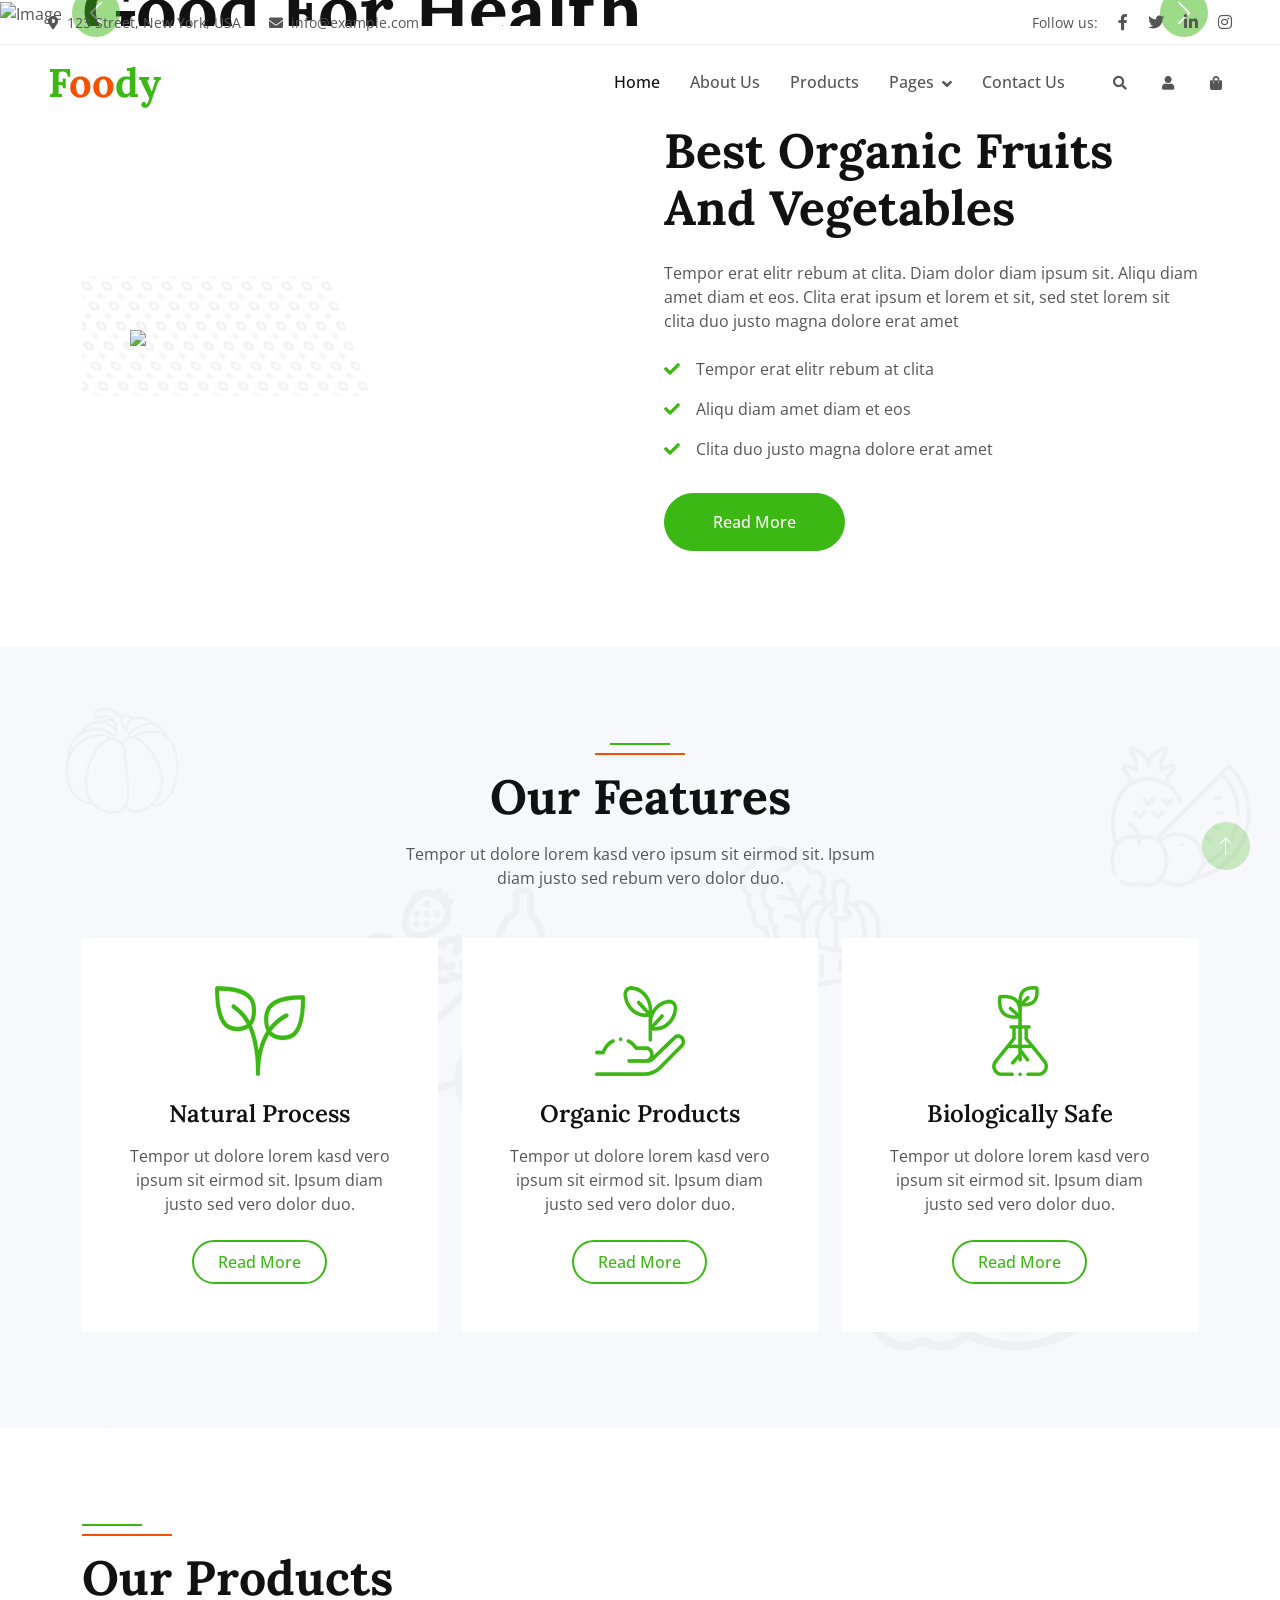
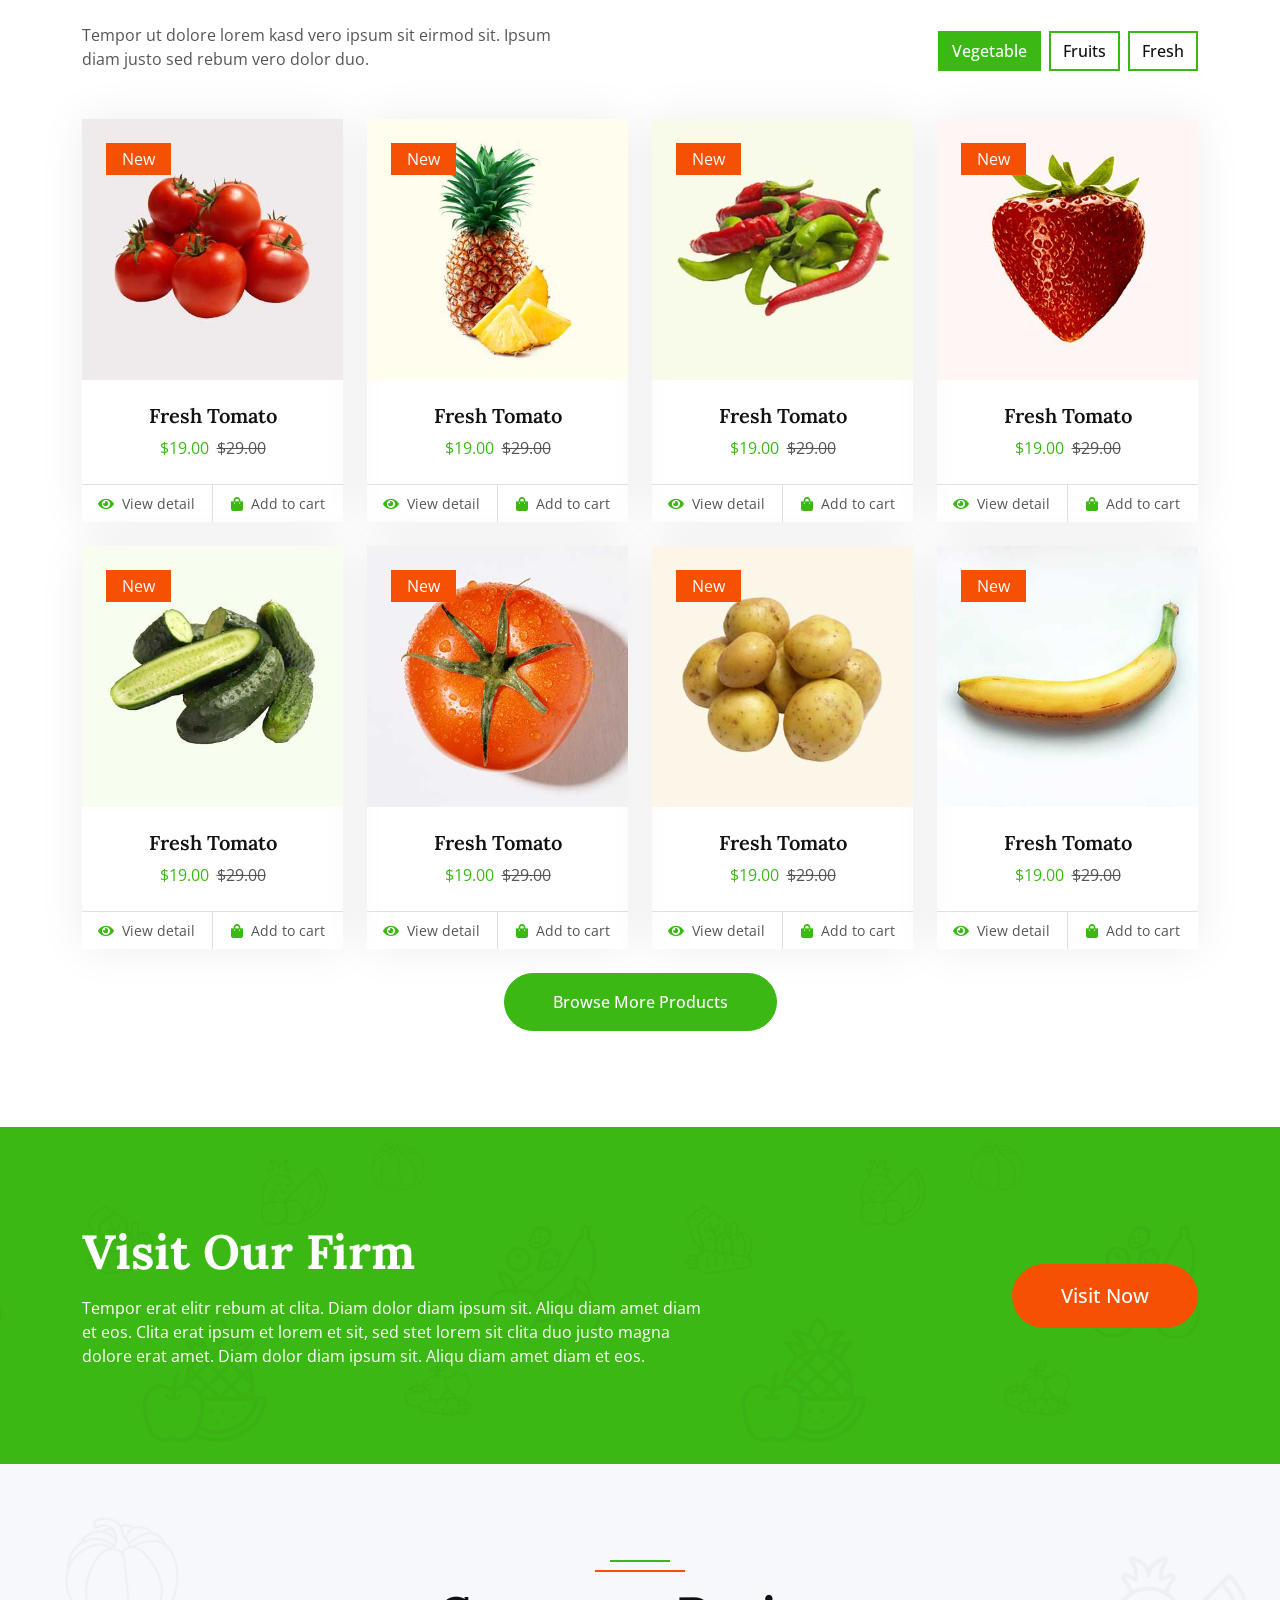
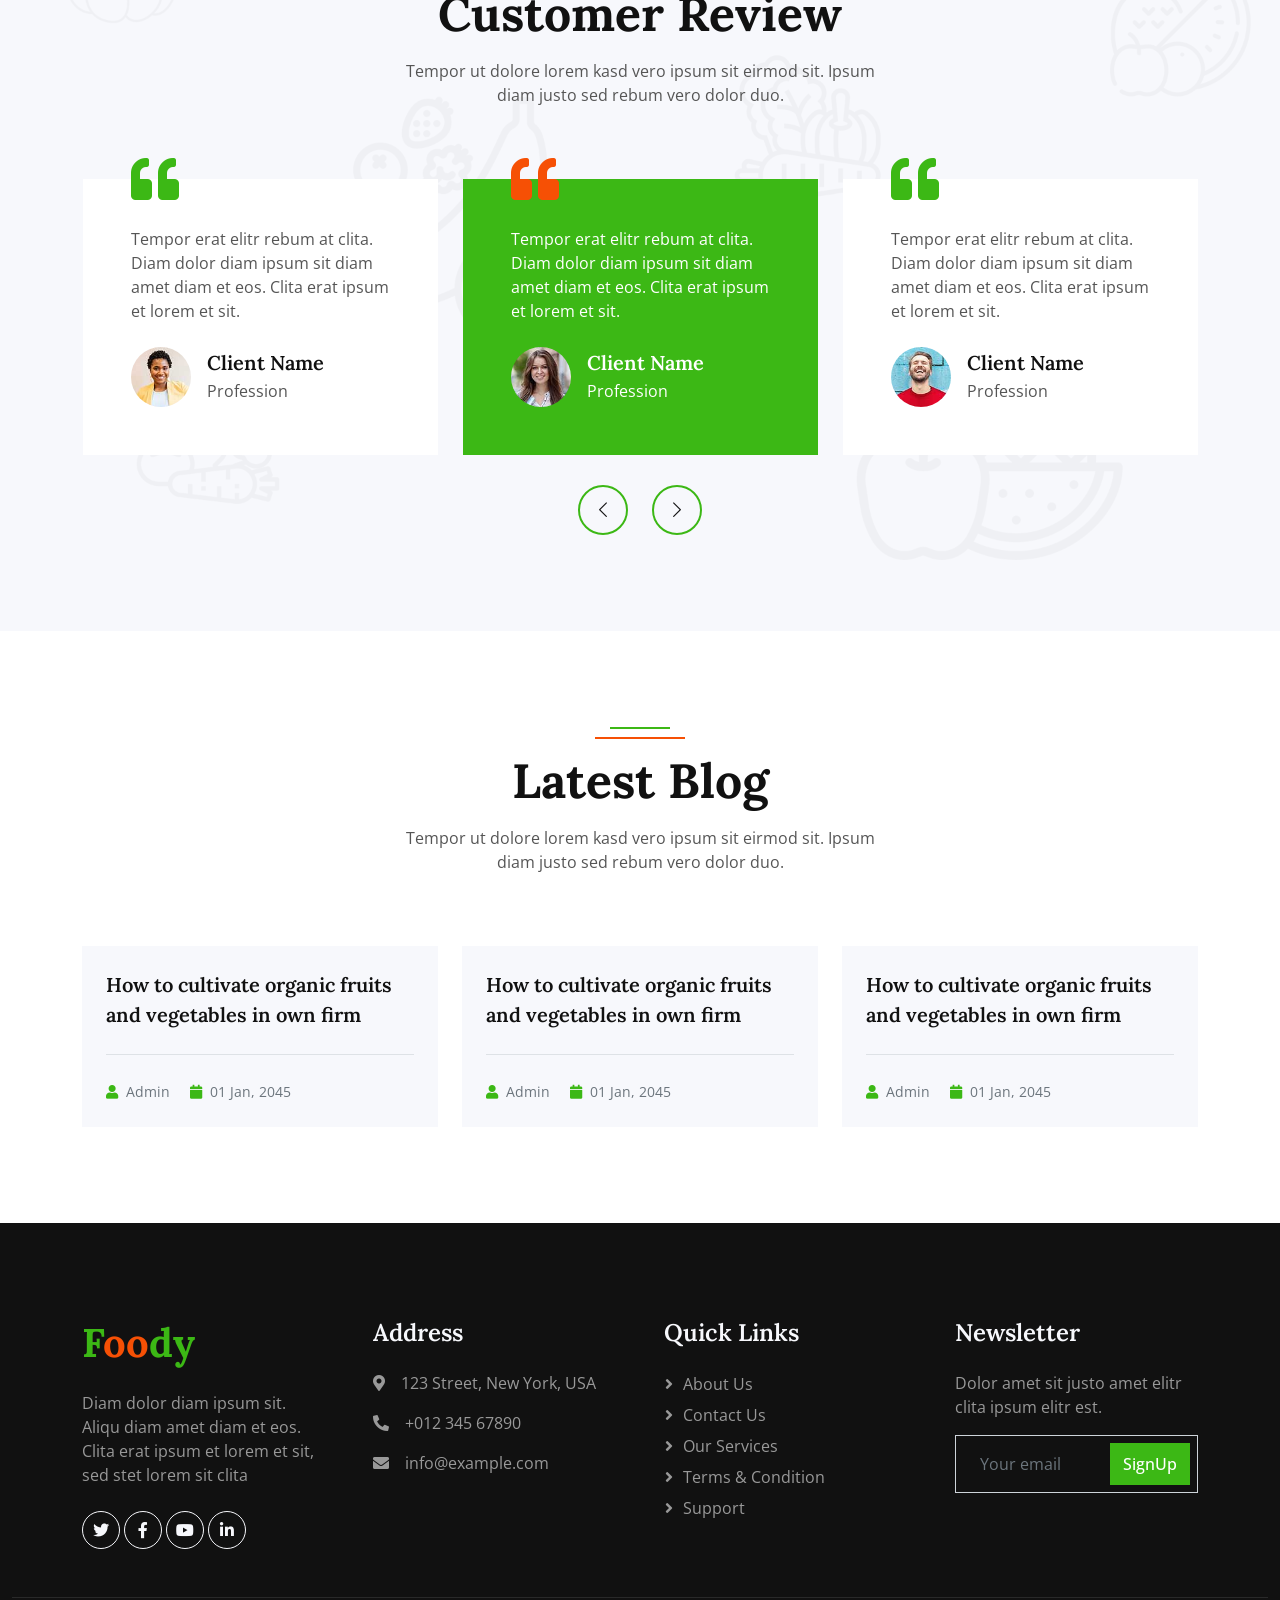
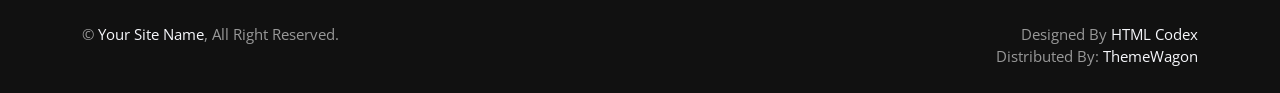
==== foody2-1.0.0/index.html @ b3713575 "plantilla SEO KEBAB" ====
<!DOCTYPE html>
<html lang="en">

<head>
    <meta charset="utf-8">
    <title>Foody - Organic Food Website Template</title>
    <meta content="width=device-width, initial-scale=1.0" name="viewport">
    <meta content="" name="keywords">
    <meta content="" name="description">

    <!-- Favicon -->
    <link href="img/favicon.ico" rel="icon">

    <!-- Google Web Fonts -->
    <link rel="preconnect" href="https://fonts.googleapis.com">
    <link rel="preconnect" href="https://fonts.gstatic.com" crossorigin>
    <link href="https://fonts.googleapis.com/css2?family=Open+Sans:wght@400;500&family=Lora:wght@600;700&display=swap" rel="stylesheet"> 

    <!-- Icon Font Stylesheet -->
    <link href="https://cdnjs.cloudflare.com/ajax/libs/font-awesome/5.10.0/css/all.min.css" rel="stylesheet">
    <link href="https://cdn.jsdelivr.net/npm/bootstrap-icons@1.4.1/font/bootstrap-icons.css" rel="stylesheet">

    <!-- Libraries Stylesheet -->
    <link href="lib/animate/animate.min.css" rel="stylesheet">
    <link href="lib/owlcarousel/assets/owl.carousel.min.css" rel="stylesheet">

    <!-- Customized Bootstrap Stylesheet -->
    <link href="css/bootstrap.min.css" rel="stylesheet">

    <!-- Template Stylesheet -->
    <link href="css/style.css" rel="stylesheet">
</head>

<body>
    <!-- Spinner Start -->
    <div id="spinner" class="show bg-white position-fixed translate-middle w-100 vh-100 top-50 start-50 d-flex align-items-center justify-content-center">
        <div class="spinner-border text-primary" role="status"></div>
    </div>
    <!-- Spinner End -->


    <!-- Navbar Start -->
    <div class="container-fluid fixed-top px-0 wow fadeIn" data-wow-delay="0.1s">
        <div class="top-bar row gx-0 align-items-center d-none d-lg-flex">
            <div class="col-lg-6 px-5 text-start">
                <small><i class="fa fa-map-marker-alt me-2"></i>123 Street, New York, USA</small>
                <small class="ms-4"><i class="fa fa-envelope me-2"></i>info@example.com</small>
            </div>
            <div class="col-lg-6 px-5 text-end">
                <small>Follow us:</small>
                <a class="text-body ms-3" href=""><i class="fab fa-facebook-f"></i></a>
                <a class="text-body ms-3" href=""><i class="fab fa-twitter"></i></a>
                <a class="text-body ms-3" href=""><i class="fab fa-linkedin-in"></i></a>
                <a class="text-body ms-3" href=""><i class="fab fa-instagram"></i></a>
            </div>
        </div>

        <nav class="navbar navbar-expand-lg navbar-light py-lg-0 px-lg-5 wow fadeIn" data-wow-delay="0.1s">
            <a href="index.html" class="navbar-brand ms-4 ms-lg-0">
                <h1 class="fw-bold text-primary m-0">F<span class="text-secondary">oo</span>dy</h1>
            </a>
            <button type="button" class="navbar-toggler me-4" data-bs-toggle="collapse" data-bs-target="#navbarCollapse">
                <span class="navbar-toggler-icon"></span>
            </button>
            <div class="collapse navbar-collapse" id="navbarCollapse">
                <div class="navbar-nav ms-auto p-4 p-lg-0">
                    <a href="index.html" class="nav-item nav-link active">Home</a>
                    <a href="about.html" class="nav-item nav-link">About Us</a>
                    <a href="product.html" class="nav-item nav-link">Products</a>
                    <div class="nav-item dropdown">
                        <a href="#" class="nav-link dropdown-toggle" data-bs-toggle="dropdown">Pages</a>
                        <div class="dropdown-menu m-0">
                            <a href="blog.html" class="dropdown-item">Blog Grid</a>
                            <a href="feature.html" class="dropdown-item">Our Features</a>
                            <a href="testimonial.html" class="dropdown-item">Testimonial</a>
                            <a href="404.html" class="dropdown-item">404 Page</a>
                        </div>
                    </div>
                    <a href="contact.html" class="nav-item nav-link">Contact Us</a>
                </div>
                <div class="d-none d-lg-flex ms-2">
                    <a class="btn-sm-square bg-white rounded-circle ms-3" href="">
                        <small class="fa fa-search text-body"></small>
                    </a>
                    <a class="btn-sm-square bg-white rounded-circle ms-3" href="">
                        <small class="fa fa-user text-body"></small>
                    </a>
                    <a class="btn-sm-square bg-white rounded-circle ms-3" href="">
                        <small class="fa fa-shopping-bag text-body"></small>
                    </a>
                </div>
            </div>
        </nav>
    </div>
    <!-- Navbar End -->


    <!-- Carousel Start -->
    <div class="container-fluid p-0 mb-5 wow fadeIn" data-wow-delay="0.1s">
        <div id="header-carousel" class="carousel slide" data-bs-ride="carousel">
            <div class="carousel-inner">
                <div class="carousel-item active">
                    <img class="w-100" src="img/carousel-1.jpg" alt="Image">
                    <div class="carousel-caption">
                        <div class="container">
                            <div class="row justify-content-start">
                                <div class="col-lg-7">
                                    <h1 class="display-2 mb-5 animated slideInDown">Organic Food Is Good For Health</h1>
                                    <a href="" class="btn btn-primary rounded-pill py-sm-3 px-sm-5">Products</a>
                                    <a href="" class="btn btn-secondary rounded-pill py-sm-3 px-sm-5 ms-3">Services</a>
                                </div>
                            </div>
                        </div>
                    </div>
                </div>
                <div class="carousel-item">
                    <img class="w-100" src="img/carousel-2.jpg" alt="Image">
                    <div class="carousel-caption">
                        <div class="container">
                            <div class="row justify-content-start">
                                <div class="col-lg-7">
                                    <h1 class="display-2 mb-5 animated slideInDown">Natural Food Is Always Healthy</h1>
                                    <a href="" class="btn btn-primary rounded-pill py-sm-3 px-sm-5">Products</a>
                                    <a href="" class="btn btn-secondary rounded-pill py-sm-3 px-sm-5 ms-3">Services</a>
                                </div>
                            </div>
                        </div>
                    </div>
                </div>
            </div>
            <button class="carousel-control-prev" type="button" data-bs-target="#header-carousel"
                data-bs-slide="prev">
                <span class="carousel-control-prev-icon" aria-hidden="true"></span>
                <span class="visually-hidden">Previous</span>
            </button>
            <button class="carousel-control-next" type="button" data-bs-target="#header-carousel"
                data-bs-slide="next">
                <span class="carousel-control-next-icon" aria-hidden="true"></span>
                <span class="visually-hidden">Next</span>
            </button>
        </div>
    </div>
    <!-- Carousel End -->


    <!-- About Start -->
    <div class="container-xxl py-5">
        <div class="container">
            <div class="row g-5 align-items-center">
                <div class="col-lg-6 wow fadeIn" data-wow-delay="0.1s">
                    <div class="about-img position-relative overflow-hidden p-5 pe-0">
                        <img class="img-fluid w-100" src="img/about.jpg">
                    </div>
                </div>
                <div class="col-lg-6 wow fadeIn" data-wow-delay="0.5s">
                    <h1 class="display-5 mb-4">Best Organic Fruits And Vegetables</h1>
                    <p class="mb-4">Tempor erat elitr rebum at clita. Diam dolor diam ipsum sit. Aliqu diam amet diam et eos. Clita erat ipsum et lorem et sit, sed stet lorem sit clita duo justo magna dolore erat amet</p>
                    <p><i class="fa fa-check text-primary me-3"></i>Tempor erat elitr rebum at clita</p>
                    <p><i class="fa fa-check text-primary me-3"></i>Aliqu diam amet diam et eos</p>
                    <p><i class="fa fa-check text-primary me-3"></i>Clita duo justo magna dolore erat amet</p>
                    <a class="btn btn-primary rounded-pill py-3 px-5 mt-3" href="">Read More</a>
                </div>
            </div>
        </div>
    </div>
    <!-- About End -->


    <!-- Feature Start -->
    <div class="container-fluid bg-light bg-icon my-5 py-6">
        <div class="container">
            <div class="section-header text-center mx-auto mb-5 wow fadeInUp" data-wow-delay="0.1s" style="max-width: 500px;">
                <h1 class="display-5 mb-3">Our Features</h1>
                <p>Tempor ut dolore lorem kasd vero ipsum sit eirmod sit. Ipsum diam justo sed rebum vero dolor duo.</p>
            </div>
            <div class="row g-4">
                <div class="col-lg-4 col-md-6 wow fadeInUp" data-wow-delay="0.1s">
                    <div class="bg-white text-center h-100 p-4 p-xl-5">
                        <img class="img-fluid mb-4" src="img/icon-1.png" alt="">
                        <h4 class="mb-3">Natural Process</h4>
                        <p class="mb-4">Tempor ut dolore lorem kasd vero ipsum sit eirmod sit. Ipsum diam justo sed vero dolor duo.</p>
                        <a class="btn btn-outline-primary border-2 py-2 px-4 rounded-pill" href="">Read More</a>
                    </div>
                </div>
                <div class="col-lg-4 col-md-6 wow fadeInUp" data-wow-delay="0.3s">
                    <div class="bg-white text-center h-100 p-4 p-xl-5">
                        <img class="img-fluid mb-4" src="img/icon-2.png" alt="">
                        <h4 class="mb-3">Organic Products</h4>
                        <p class="mb-4">Tempor ut dolore lorem kasd vero ipsum sit eirmod sit. Ipsum diam justo sed vero dolor duo.</p>
                        <a class="btn btn-outline-primary border-2 py-2 px-4 rounded-pill" href="">Read More</a>
                    </div>
                </div>
                <div class="col-lg-4 col-md-6 wow fadeInUp" data-wow-delay="0.5s">
                    <div class="bg-white text-center h-100 p-4 p-xl-5">
                        <img class="img-fluid mb-4" src="img/icon-3.png" alt="">
                        <h4 class="mb-3">Biologically Safe</h4>
                        <p class="mb-4">Tempor ut dolore lorem kasd vero ipsum sit eirmod sit. Ipsum diam justo sed vero dolor duo.</p>
                        <a class="btn btn-outline-primary border-2 py-2 px-4 rounded-pill" href="">Read More</a>
                    </div>
                </div>
            </div>
        </div>
    </div>
    <!-- Feature End -->


    <!-- Product Start -->
    <div class="container-xxl py-5">
        <div class="container">
            <div class="row g-0 gx-5 align-items-end">
                <div class="col-lg-6">
                    <div class="section-header text-start mb-5 wow fadeInUp" data-wow-delay="0.1s" style="max-width: 500px;">
                        <h1 class="display-5 mb-3">Our Products</h1>
                        <p>Tempor ut dolore lorem kasd vero ipsum sit eirmod sit. Ipsum diam justo sed rebum vero dolor duo.</p>
                    </div>
                </div>
                <div class="col-lg-6 text-start text-lg-end wow slideInRight" data-wow-delay="0.1s">
                    <ul class="nav nav-pills d-inline-flex justify-content-end mb-5">
                        <li class="nav-item me-2">
                            <a class="btn btn-outline-primary border-2 active" data-bs-toggle="pill" href="#tab-1">Vegetable</a>
                        </li>
                        <li class="nav-item me-2">
                            <a class="btn btn-outline-primary border-2" data-bs-toggle="pill" href="#tab-2">Fruits </a>
                        </li>
                        <li class="nav-item me-0">
                            <a class="btn btn-outline-primary border-2" data-bs-toggle="pill" href="#tab-3">Fresh</a>
                        </li>
                    </ul>
                </div>
            </div>
            <div class="tab-content">
                <div id="tab-1" class="tab-pane fade show p-0 active">
                    <div class="row g-4">
                        <div class="col-xl-3 col-lg-4 col-md-6 wow fadeInUp" data-wow-delay="0.1s">
                            <div class="product-item">
                                <div class="position-relative bg-light overflow-hidden">
                                    <img class="img-fluid w-100" src="img/product-1.jpg" alt="">
                                    <div class="bg-secondary rounded text-white position-absolute start-0 top-0 m-4 py-1 px-3">New</div>
                                </div>
                                <div class="text-center p-4">
                                    <a class="d-block h5 mb-2" href="">Fresh Tomato</a>
                                    <span class="text-primary me-1">$19.00</span>
                                    <span class="text-body text-decoration-line-through">$29.00</span>
                                </div>
                                <div class="d-flex border-top">
                                    <small class="w-50 text-center border-end py-2">
                                        <a class="text-body" href=""><i class="fa fa-eye text-primary me-2"></i>View detail</a>
                                    </small>
                                    <small class="w-50 text-center py-2">
                                        <a class="text-body" href=""><i class="fa fa-shopping-bag text-primary me-2"></i>Add to cart</a>
                                    </small>
                                </div>
                            </div>
                        </div>
                        <div class="col-xl-3 col-lg-4 col-md-6 wow fadeInUp" data-wow-delay="0.3s">
                            <div class="product-item">
                                <div class="position-relative bg-light overflow-hidden">
                                    <img class="img-fluid w-100" src="img/product-2.jpg" alt="">
                                    <div class="bg-secondary rounded text-white position-absolute start-0 top-0 m-4 py-1 px-3">New</div>
                                </div>
                                <div class="text-center p-4">
                                    <a class="d-block h5 mb-2" href="">Fresh Tomato</a>
                                    <span class="text-primary me-1">$19.00</span>
                                    <span class="text-body text-decoration-line-through">$29.00</span>
                                </div>
                                <div class="d-flex border-top">
                                    <small class="w-50 text-center border-end py-2">
                                        <a class="text-body" href=""><i class="fa fa-eye text-primary me-2"></i>View detail</a>
                                    </small>
                                    <small class="w-50 text-center py-2">
                                        <a class="text-body" href=""><i class="fa fa-shopping-bag text-primary me-2"></i>Add to cart</a>
                                    </small>
                                </div>
                            </div>
                        </div>
                        <div class="col-xl-3 col-lg-4 col-md-6 wow fadeInUp" data-wow-delay="0.5s">
                            <div class="product-item">
                                <div class="position-relative bg-light overflow-hidden">
                                    <img class="img-fluid w-100" src="img/product-3.jpg" alt="">
                                    <div class="bg-secondary rounded text-white position-absolute start-0 top-0 m-4 py-1 px-3">New</div>
                                </div>
                                <div class="text-center p-4">
                                    <a class="d-block h5 mb-2" href="">Fresh Tomato</a>
                                    <span class="text-primary me-1">$19.00</span>
                                    <span class="text-body text-decoration-line-through">$29.00</span>
                                </div>
                                <div class="d-flex border-top">
                                    <small class="w-50 text-center border-end py-2">
                                        <a class="text-body" href=""><i class="fa fa-eye text-primary me-2"></i>View detail</a>
                                    </small>
                                    <small class="w-50 text-center py-2">
                                        <a class="text-body" href=""><i class="fa fa-shopping-bag text-primary me-2"></i>Add to cart</a>
                                    </small>
                                </div>
                            </div>
                        </div>
                        <div class="col-xl-3 col-lg-4 col-md-6 wow fadeInUp" data-wow-delay="0.7s">
                            <div class="product-item">
                                <div class="position-relative bg-light overflow-hidden">
                                    <img class="img-fluid w-100" src="img/product-4.jpg" alt="">
                                    <div class="bg-secondary rounded text-white position-absolute start-0 top-0 m-4 py-1 px-3">New</div>
                                </div>
                                <div class="text-center p-4">
                                    <a class="d-block h5 mb-2" href="">Fresh Tomato</a>
                                    <span class="text-primary me-1">$19.00</span>
                                    <span class="text-body text-decoration-line-through">$29.00</span>
                                </div>
                                <div class="d-flex border-top">
                                    <small class="w-50 text-center border-end py-2">
                                        <a class="text-body" href=""><i class="fa fa-eye text-primary me-2"></i>View detail</a>
                                    </small>
                                    <small class="w-50 text-center py-2">
                                        <a class="text-body" href=""><i class="fa fa-shopping-bag text-primary me-2"></i>Add to cart</a>
                                    </small>
                                </div>
                            </div>
                        </div>
                        <div class="col-xl-3 col-lg-4 col-md-6 wow fadeInUp" data-wow-delay="0.1s">
                            <div class="product-item">
                                <div class="position-relative bg-light overflow-hidden">
                                    <img class="img-fluid w-100" src="img/product-5.jpg" alt="">
                                    <div class="bg-secondary rounded text-white position-absolute start-0 top-0 m-4 py-1 px-3">New</div>
                                </div>
                                <div class="text-center p-4">
                                    <a class="d-block h5 mb-2" href="">Fresh Tomato</a>
                                    <span class="text-primary me-1">$19.00</span>
                                    <span class="text-body text-decoration-line-through">$29.00</span>
                                </div>
                                <div class="d-flex border-top">
                                    <small class="w-50 text-center border-end py-2">
                                        <a class="text-body" href=""><i class="fa fa-eye text-primary me-2"></i>View detail</a>
                                    </small>
                                    <small class="w-50 text-center py-2">
                                        <a class="text-body" href=""><i class="fa fa-shopping-bag text-primary me-2"></i>Add to cart</a>
                                    </small>
                                </div>
                            </div>
                        </div>
                        <div class="col-xl-3 col-lg-4 col-md-6 wow fadeInUp" data-wow-delay="0.3s">
                            <div class="product-item">
                                <div class="position-relative bg-light overflow-hidden">
                                    <img class="img-fluid w-100" src="img/product-6.jpg" alt="">
                                    <div class="bg-secondary rounded text-white position-absolute start-0 top-0 m-4 py-1 px-3">New</div>
                                </div>
                                <div class="text-center p-4">
                                    <a class="d-block h5 mb-2" href="">Fresh Tomato</a>
                                    <span class="text-primary me-1">$19.00</span>
                                    <span class="text-body text-decoration-line-through">$29.00</span>
                                </div>
                                <div class="d-flex border-top">
                                    <small class="w-50 text-center border-end py-2">
                                        <a class="text-body" href=""><i class="fa fa-eye text-primary me-2"></i>View detail</a>
                                    </small>
                                    <small class="w-50 text-center py-2">
                                        <a class="text-body" href=""><i class="fa fa-shopping-bag text-primary me-2"></i>Add to cart</a>
                                    </small>
                                </div>
                            </div>
                        </div>
                        <div class="col-xl-3 col-lg-4 col-md-6 wow fadeInUp" data-wow-delay="0.5s">
                            <div class="product-item">
                                <div class="position-relative bg-light overflow-hidden">
                                    <img class="img-fluid w-100" src="img/product-7.jpg" alt="">
                                    <div class="bg-secondary rounded text-white position-absolute start-0 top-0 m-4 py-1 px-3">New</div>
                                </div>
                                <div class="text-center p-4">
                                    <a class="d-block h5 mb-2" href="">Fresh Tomato</a>
                                    <span class="text-primary me-1">$19.00</span>
                                    <span class="text-body text-decoration-line-through">$29.00</span>
                                </div>
                                <div class="d-flex border-top">
                                    <small class="w-50 text-center border-end py-2">
                                        <a class="text-body" href=""><i class="fa fa-eye text-primary me-2"></i>View detail</a>
                                    </small>
                                    <small class="w-50 text-center py-2">
                                        <a class="text-body" href=""><i class="fa fa-shopping-bag text-primary me-2"></i>Add to cart</a>
                                    </small>
                                </div>
                            </div>
                        </div>
                        <div class="col-xl-3 col-lg-4 col-md-6 wow fadeInUp" data-wow-delay="0.7s">
                            <div class="product-item">
                                <div class="position-relative bg-light overflow-hidden">
                                    <img class="img-fluid w-100" src="img/product-8.jpg" alt="">
                                    <div class="bg-secondary rounded text-white position-absolute start-0 top-0 m-4 py-1 px-3">New</div>
                                </div>
                                <div class="text-center p-4">
                                    <a class="d-block h5 mb-2" href="">Fresh Tomato</a>
                                    <span class="text-primary me-1">$19.00</span>
                                    <span class="text-body text-decoration-line-through">$29.00</span>
                                </div>
                                <div class="d-flex border-top">
                                    <small class="w-50 text-center border-end py-2">
                                        <a class="text-body" href=""><i class="fa fa-eye text-primary me-2"></i>View detail</a>
                                    </small>
                                    <small class="w-50 text-center py-2">
                                        <a class="text-body" href=""><i class="fa fa-shopping-bag text-primary me-2"></i>Add to cart</a>
                                    </small>
                                </div>
                            </div>
                        </div>
                        <div class="col-12 text-center wow fadeInUp" data-wow-delay="0.1s">
                            <a class="btn btn-primary rounded-pill py-3 px-5" href="">Browse More Products</a>
                        </div>
                    </div>
                </div>
                <div id="tab-2" class="tab-pane fade show p-0">
                    <div class="row g-4">
                        <div class="col-xl-3 col-lg-4 col-md-6">
                            <div class="product-item">
                                <div class="position-relative bg-light overflow-hidden">
                                    <img class="img-fluid w-100" src="img/product-1.jpg" alt="">
                                    <div class="bg-secondary rounded text-white position-absolute start-0 top-0 m-4 py-1 px-3">New</div>
                                </div>
                                <div class="text-center p-4">
                                    <a class="d-block h5 mb-2" href="">Fresh Tomato</a>
                                    <span class="text-primary me-1">$19.00</span>
                                    <span class="text-body text-decoration-line-through">$29.00</span>
                                </div>
                                <div class="d-flex border-top">
                                    <small class="w-50 text-center border-end py-2">
                                        <a class="text-body" href=""><i class="fa fa-eye text-primary me-2"></i>View detail</a>
                                    </small>
                                    <small class="w-50 text-center py-2">
                                        <a class="text-body" href=""><i class="fa fa-shopping-bag text-primary me-2"></i>Add to cart</a>
                                    </small>
                                </div>
                            </div>
                        </div>
                        <div class="col-xl-3 col-lg-4 col-md-6">
                            <div class="product-item">
                                <div class="position-relative bg-light overflow-hidden">
                                    <img class="img-fluid w-100" src="img/product-2.jpg" alt="">
                                    <div class="bg-secondary rounded text-white position-absolute start-0 top-0 m-4 py-1 px-3">New</div>
                                </div>
                                <div class="text-center p-4">
                                    <a class="d-block h5 mb-2" href="">Fresh Tomato</a>
                                    <span class="text-primary me-1">$19.00</span>
                                    <span class="text-body text-decoration-line-through">$29.00</span>
                                </div>
                                <div class="d-flex border-top">
                                    <small class="w-50 text-center border-end py-2">
                                        <a class="text-body" href=""><i class="fa fa-eye text-primary me-2"></i>View detail</a>
                                    </small>
                                    <small class="w-50 text-center py-2">
                                        <a class="text-body" href=""><i class="fa fa-shopping-bag text-primary me-2"></i>Add to cart</a>
                                    </small>
                                </div>
                            </div>
                        </div>
                        <div class="col-xl-3 col-lg-4 col-md-6">
                            <div class="product-item">
                                <div class="position-relative bg-light overflow-hidden">
                                    <img class="img-fluid w-100" src="img/product-3.jpg" alt="">
                                    <div class="bg-secondary rounded text-white position-absolute start-0 top-0 m-4 py-1 px-3">New</div>
                                </div>
                                <div class="text-center p-4">
                                    <a class="d-block h5 mb-2" href="">Fresh Tomato</a>
                                    <span class="text-primary me-1">$19.00</span>
                                    <span class="text-body text-decoration-line-through">$29.00</span>
                                </div>
                                <div class="d-flex border-top">
                                    <small class="w-50 text-center border-end py-2">
                                        <a class="text-body" href=""><i class="fa fa-eye text-primary me-2"></i>View detail</a>
                                    </small>
                                    <small class="w-50 text-center py-2">
                                        <a class="text-body" href=""><i class="fa fa-shopping-bag text-primary me-2"></i>Add to cart</a>
                                    </small>
                                </div>
                            </div>
                        </div>
                        <div class="col-xl-3 col-lg-4 col-md-6">
                            <div class="product-item">
                                <div class="position-relative bg-light overflow-hidden">
                                    <img class="img-fluid w-100" src="img/product-4.jpg" alt="">
                                    <div class="bg-secondary rounded text-white position-absolute start-0 top-0 m-4 py-1 px-3">New</div>
                                </div>
                                <div class="text-center p-4">
                                    <a class="d-block h5 mb-2" href="">Fresh Tomato</a>
                                    <span class="text-primary me-1">$19.00</span>
                                    <span class="text-body text-decoration-line-through">$29.00</span>
                                </div>
                                <div class="d-flex border-top">
                                    <small class="w-50 text-center border-end py-2">
                                        <a class="text-body" href=""><i class="fa fa-eye text-primary me-2"></i>View detail</a>
                                    </small>
                                    <small class="w-50 text-center py-2">
                                        <a class="text-body" href=""><i class="fa fa-shopping-bag text-primary me-2"></i>Add to cart</a>
                                    </small>
                                </div>
                            </div>
                        </div>
                        <div class="col-xl-3 col-lg-4 col-md-6">
                            <div class="product-item">
                                <div class="position-relative bg-light overflow-hidden">
                                    <img class="img-fluid w-100" src="img/product-5.jpg" alt="">
                                    <div class="bg-secondary rounded text-white position-absolute start-0 top-0 m-4 py-1 px-3">New</div>
                                </div>
                                <div class="text-center p-4">
                                    <a class="d-block h5 mb-2" href="">Fresh Tomato</a>
                                    <span class="text-primary me-1">$19.00</span>
                                    <span class="text-body text-decoration-line-through">$29.00</span>
                                </div>
                                <div class="d-flex border-top">
                                    <small class="w-50 text-center border-end py-2">
                                        <a class="text-body" href=""><i class="fa fa-eye text-primary me-2"></i>View detail</a>
                                    </small>
                                    <small class="w-50 text-center py-2">
                                        <a class="text-body" href=""><i class="fa fa-shopping-bag text-primary me-2"></i>Add to cart</a>
                                    </small>
                                </div>
                            </div>
                        </div>
                        <div class="col-xl-3 col-lg-4 col-md-6">
                            <div class="product-item">
                                <div class="position-relative bg-light overflow-hidden">
                                    <img class="img-fluid w-100" src="img/product-6.jpg" alt="">
                                    <div class="bg-secondary rounded text-white position-absolute start-0 top-0 m-4 py-1 px-3">New</div>
                                </div>
                                <div class="text-center p-4">
                                    <a class="d-block h5 mb-2" href="">Fresh Tomato</a>
                                    <span class="text-primary me-1">$19.00</span>
                                    <span class="text-body text-decoration-line-through">$29.00</span>
                                </div>
                                <div class="d-flex border-top">
                                    <small class="w-50 text-center border-end py-2">
                                        <a class="text-body" href=""><i class="fa fa-eye text-primary me-2"></i>View detail</a>
                                    </small>
                                    <small class="w-50 text-center py-2">
                                        <a class="text-body" href=""><i class="fa fa-shopping-bag text-primary me-2"></i>Add to cart</a>
                                    </small>
                                </div>
                            </div>
                        </div>
                        <div class="col-xl-3 col-lg-4 col-md-6">
                            <div class="product-item">
                                <div class="position-relative bg-light overflow-hidden">
                                    <img class="img-fluid w-100" src="img/product-7.jpg" alt="">
                                    <div class="bg-secondary rounded text-white position-absolute start-0 top-0 m-4 py-1 px-3">New</div>
                                </div>
                                <div class="text-center p-4">
                                    <a class="d-block h5 mb-2" href="">Fresh Tomato</a>
                                    <span class="text-primary me-1">$19.00</span>
                                    <span class="text-body text-decoration-line-through">$29.00</span>
                                </div>
                                <div class="d-flex border-top">
                                    <small class="w-50 text-center border-end py-2">
                                        <a class="text-body" href=""><i class="fa fa-eye text-primary me-2"></i>View detail</a>
                                    </small>
                                    <small class="w-50 text-center py-2">
                                        <a class="text-body" href=""><i class="fa fa-shopping-bag text-primary me-2"></i>Add to cart</a>
                                    </small>
                                </div>
                            </div>
                        </div>
                        <div class="col-xl-3 col-lg-4 col-md-6">
                            <div class="product-item">
                                <div class="position-relative bg-light overflow-hidden">
                                    <img class="img-fluid w-100" src="img/product-8.jpg" alt="">
                                    <div class="bg-secondary rounded text-white position-absolute start-0 top-0 m-4 py-1 px-3">New</div>
                                </div>
                                <div class="text-center p-4">
                                    <a class="d-block h5 mb-2" href="">Fresh Tomato</a>
                                    <span class="text-primary me-1">$19.00</span>
                                    <span class="text-body text-decoration-line-through">$29.00</span>
                                </div>
                                <div class="d-flex border-top">
                                    <small class="w-50 text-center border-end py-2">
                                        <a class="text-body" href=""><i class="fa fa-eye text-primary me-2"></i>View detail</a>
                                    </small>
                                    <small class="w-50 text-center py-2">
                                        <a class="text-body" href=""><i class="fa fa-shopping-bag text-primary me-2"></i>Add to cart</a>
                                    </small>
                                </div>
                            </div>
                        </div>
                        <div class="col-12 text-center">
                            <a class="btn btn-primary rounded-pill py-3 px-5" href="">Browse More Products</a>
                        </div>
                    </div>
                </div>
                <div id="tab-3" class="tab-pane fade show p-0">
                    <div class="row g-4">
                        <div class="col-xl-3 col-lg-4 col-md-6">
                            <div class="product-item">
                                <div class="position-relative bg-light overflow-hidden">
                                    <img class="img-fluid w-100" src="img/product-1.jpg" alt="">
                                    <div class="bg-secondary rounded text-white position-absolute start-0 top-0 m-4 py-1 px-3">New</div>
                                </div>
                                <div class="text-center p-4">
                                    <a class="d-block h5 mb-2" href="">Fresh Tomato</a>
                                    <span class="text-primary me-1">$19.00</span>
                                    <span class="text-body text-decoration-line-through">$29.00</span>
                                </div>
                                <div class="d-flex border-top">
                                    <small class="w-50 text-center border-end py-2">
                                        <a class="text-body" href=""><i class="fa fa-eye text-primary me-2"></i>View detail</a>
                                    </small>
                                    <small class="w-50 text-center py-2">
                                        <a class="text-body" href=""><i class="fa fa-shopping-bag text-primary me-2"></i>Add to cart</a>
                                    </small>
                                </div>
                            </div>
                        </div>
                        <div class="col-xl-3 col-lg-4 col-md-6">
                            <div class="product-item">
                                <div class="position-relative bg-light overflow-hidden">
                                    <img class="img-fluid w-100" src="img/product-2.jpg" alt="">
                                    <div class="bg-secondary rounded text-white position-absolute start-0 top-0 m-4 py-1 px-3">New</div>
                                </div>
                                <div class="text-center p-4">
                                    <a class="d-block h5 mb-2" href="">Fresh Tomato</a>
                                    <span class="text-primary me-1">$19.00</span>
                                    <span class="text-body text-decoration-line-through">$29.00</span>
                                </div>
                                <div class="d-flex border-top">
                                    <small class="w-50 text-center border-end py-2">
                                        <a class="text-body" href=""><i class="fa fa-eye text-primary me-2"></i>View detail</a>
                                    </small>
                                    <small class="w-50 text-center py-2">
                                        <a class="text-body" href=""><i class="fa fa-shopping-bag text-primary me-2"></i>Add to cart</a>
                                    </small>
                                </div>
                            </div>
                        </div>
                        <div class="col-xl-3 col-lg-4 col-md-6">
                            <div class="product-item">
                                <div class="position-relative bg-light overflow-hidden">
                                    <img class="img-fluid w-100" src="img/product-3.jpg" alt="">
                                    <div class="bg-secondary rounded text-white position-absolute start-0 top-0 m-4 py-1 px-3">New</div>
                                </div>
                                <div class="text-center p-4">
                                    <a class="d-block h5 mb-2" href="">Fresh Tomato</a>
                                    <span class="text-primary me-1">$19.00</span>
                                    <span class="text-body text-decoration-line-through">$29.00</span>
                                </div>
                                <div class="d-flex border-top">
                                    <small class="w-50 text-center border-end py-2">
                                        <a class="text-body" href=""><i class="fa fa-eye text-primary me-2"></i>View detail</a>
                                    </small>
                                    <small class="w-50 text-center py-2">
                                        <a class="text-body" href=""><i class="fa fa-shopping-bag text-primary me-2"></i>Add to cart</a>
                                    </small>
                                </div>
                            </div>
                        </div>
                        <div class="col-xl-3 col-lg-4 col-md-6">
                            <div class="product-item">
                                <div class="position-relative bg-light overflow-hidden">
                                    <img class="img-fluid w-100" src="img/product-4.jpg" alt="">
                                    <div class="bg-secondary rounded text-white position-absolute start-0 top-0 m-4 py-1 px-3">New</div>
                                </div>
                                <div class="text-center p-4">
                                    <a class="d-block h5 mb-2" href="">Fresh Tomato</a>
                                    <span class="text-primary me-1">$19.00</span>
                                    <span class="text-body text-decoration-line-through">$29.00</span>
                                </div>
                                <div class="d-flex border-top">
                                    <small class="w-50 text-center border-end py-2">
                                        <a class="text-body" href=""><i class="fa fa-eye text-primary me-2"></i>View detail</a>
                                    </small>
                                    <small class="w-50 text-center py-2">
                                        <a class="text-body" href=""><i class="fa fa-shopping-bag text-primary me-2"></i>Add to cart</a>
                                    </small>
                                </div>
                            </div>
                        </div>
                        <div class="col-xl-3 col-lg-4 col-md-6">
                            <div class="product-item">
                                <div class="position-relative bg-light overflow-hidden">
                                    <img class="img-fluid w-100" src="img/product-5.jpg" alt="">
                                    <div class="bg-secondary rounded text-white position-absolute start-0 top-0 m-4 py-1 px-3">New</div>
                                </div>
                                <div class="text-center p-4">
                                    <a class="d-block h5 mb-2" href="">Fresh Tomato</a>
                                    <span class="text-primary me-1">$19.00</span>
                                    <span class="text-body text-decoration-line-through">$29.00</span>
                                </div>
                                <div class="d-flex border-top">
                                    <small class="w-50 text-center border-end py-2">
                                        <a class="text-body" href=""><i class="fa fa-eye text-primary me-2"></i>View detail</a>
                                    </small>
                                    <small class="w-50 text-center py-2">
                                        <a class="text-body" href=""><i class="fa fa-shopping-bag text-primary me-2"></i>Add to cart</a>
                                    </small>
                                </div>
                            </div>
                        </div>
                        <div class="col-xl-3 col-lg-4 col-md-6">
                            <div class="product-item">
                                <div class="position-relative bg-light overflow-hidden">
                                    <img class="img-fluid w-100" src="img/product-6.jpg" alt="">
                                    <div class="bg-secondary rounded text-white position-absolute start-0 top-0 m-4 py-1 px-3">New</div>
                                </div>
                                <div class="text-center p-4">
                                    <a class="d-block h5 mb-2" href="">Fresh Tomato</a>
                                    <span class="text-primary me-1">$19.00</span>
                                    <span class="text-body text-decoration-line-through">$29.00</span>
                                </div>
                                <div class="d-flex border-top">
                                    <small class="w-50 text-center border-end py-2">
                                        <a class="text-body" href=""><i class="fa fa-eye text-primary me-2"></i>View detail</a>
                                    </small>
                                    <small class="w-50 text-center py-2">
                                        <a class="text-body" href=""><i class="fa fa-shopping-bag text-primary me-2"></i>Add to cart</a>
                                    </small>
                                </div>
                            </div>
                        </div>
                        <div class="col-xl-3 col-lg-4 col-md-6">
                            <div class="product-item">
                                <div class="position-relative bg-light overflow-hidden">
                                    <img class="img-fluid w-100" src="img/product-7.jpg" alt="">
                                    <div class="bg-secondary rounded text-white position-absolute start-0 top-0 m-4 py-1 px-3">New</div>
                                </div>
                                <div class="text-center p-4">
                                    <a class="d-block h5 mb-2" href="">Fresh Tomato</a>
                                    <span class="text-primary me-1">$19.00</span>
                                    <span class="text-body text-decoration-line-through">$29.00</span>
                                </div>
                                <div class="d-flex border-top">
                                    <small class="w-50 text-center border-end py-2">
                                        <a class="text-body" href=""><i class="fa fa-eye text-primary me-2"></i>View detail</a>
                                    </small>
                                    <small class="w-50 text-center py-2">
                                        <a class="text-body" href=""><i class="fa fa-shopping-bag text-primary me-2"></i>Add to cart</a>
                                    </small>
                                </div>
                            </div>
                        </div>
                        <div class="col-xl-3 col-lg-4 col-md-6">
                            <div class="product-item">
                                <div class="position-relative bg-light overflow-hidden">
                                    <img class="img-fluid w-100" src="img/product-8.jpg" alt="">
                                    <div class="bg-secondary rounded text-white position-absolute start-0 top-0 m-4 py-1 px-3">New</div>
                                </div>
                                <div class="text-center p-4">
                                    <a class="d-block h5 mb-2" href="">Fresh Tomato</a>
                                    <span class="text-primary me-1">$19.00</span>
                                    <span class="text-body text-decoration-line-through">$29.00</span>
                                </div>
                                <div class="d-flex border-top">
                                    <small class="w-50 text-center border-end py-2">
                                        <a class="text-body" href=""><i class="fa fa-eye text-primary me-2"></i>View detail</a>
                                    </small>
                                    <small class="w-50 text-center py-2">
                                        <a class="text-body" href=""><i class="fa fa-shopping-bag text-primary me-2"></i>Add to cart</a>
                                    </small>
                                </div>
                            </div>
                        </div>
                        <div class="col-12 text-center">
                            <a class="btn btn-primary rounded-pill py-3 px-5" href="">Browse More Products</a>
                        </div>
                    </div>
                </div>
            </div>
        </div>
    </div>
    <!-- Product End -->


    <!-- Firm Visit Start -->
    <div class="container-fluid bg-primary bg-icon mt-5 py-6">
        <div class="container">
            <div class="row g-5 align-items-center">
                <div class="col-md-7 wow fadeIn" data-wow-delay="0.1s">
                    <h1 class="display-5 text-white mb-3">Visit Our Firm</h1>
                    <p class="text-white mb-0">Tempor erat elitr rebum at clita. Diam dolor diam ipsum sit. Aliqu diam amet diam et eos. Clita erat ipsum et lorem et sit, sed stet lorem sit clita duo justo magna dolore erat amet. Diam dolor diam ipsum sit. Aliqu diam amet diam et eos.</p>
                </div>
                <div class="col-md-5 text-md-end wow fadeIn" data-wow-delay="0.5s">
                    <a class="btn btn-lg btn-secondary rounded-pill py-3 px-5" href="">Visit Now</a>
                </div>
            </div>
        </div>
    </div>
    <!-- Firm Visit End -->


    <!-- Testimonial Start -->
    <div class="container-fluid bg-light bg-icon py-6 mb-5">
        <div class="container">
            <div class="section-header text-center mx-auto mb-5 wow fadeInUp" data-wow-delay="0.1s" style="max-width: 500px;">
                <h1 class="display-5 mb-3">Customer Review</h1>
                <p>Tempor ut dolore lorem kasd vero ipsum sit eirmod sit. Ipsum diam justo sed rebum vero dolor duo.</p>
            </div>
            <div class="owl-carousel testimonial-carousel wow fadeInUp" data-wow-delay="0.1s">
                <div class="testimonial-item position-relative bg-white p-5 mt-4">
                    <i class="fa fa-quote-left fa-3x text-primary position-absolute top-0 start-0 mt-n4 ms-5"></i>
                    <p class="mb-4">Tempor erat elitr rebum at clita. Diam dolor diam ipsum sit diam amet diam et eos. Clita erat ipsum et lorem et sit.</p>
                    <div class="d-flex align-items-center">
                        <img class="flex-shrink-0 rounded-circle" src="img/testimonial-1.jpg" alt="">
                        <div class="ms-3">
                            <h5 class="mb-1">Client Name</h5>
                            <span>Profession</span>
                        </div>
                    </div>
                </div>
                <div class="testimonial-item position-relative bg-white p-5 mt-4">
                    <i class="fa fa-quote-left fa-3x text-primary position-absolute top-0 start-0 mt-n4 ms-5"></i>
                    <p class="mb-4">Tempor erat elitr rebum at clita. Diam dolor diam ipsum sit diam amet diam et eos. Clita erat ipsum et lorem et sit.</p>
                    <div class="d-flex align-items-center">
                        <img class="flex-shrink-0 rounded-circle" src="img/testimonial-2.jpg" alt="">
                        <div class="ms-3">
                            <h5 class="mb-1">Client Name</h5>
                            <span>Profession</span>
                        </div>
                    </div>
                </div>
                <div class="testimonial-item position-relative bg-white p-5 mt-4">
                    <i class="fa fa-quote-left fa-3x text-primary position-absolute top-0 start-0 mt-n4 ms-5"></i>
                    <p class="mb-4">Tempor erat elitr rebum at clita. Diam dolor diam ipsum sit diam amet diam et eos. Clita erat ipsum et lorem et sit.</p>
                    <div class="d-flex align-items-center">
                        <img class="flex-shrink-0 rounded-circle" src="img/testimonial-3.jpg" alt="">
                        <div class="ms-3">
                            <h5 class="mb-1">Client Name</h5>
                            <span>Profession</span>
                        </div>
                    </div>
                </div>
                <div class="testimonial-item position-relative bg-white p-5 mt-4">
                    <i class="fa fa-quote-left fa-3x text-primary position-absolute top-0 start-0 mt-n4 ms-5"></i>
                    <p class="mb-4">Tempor erat elitr rebum at clita. Diam dolor diam ipsum sit diam amet diam et eos. Clita erat ipsum et lorem et sit.</p>
                    <div class="d-flex align-items-center">
                        <img class="flex-shrink-0 rounded-circle" src="img/testimonial-4.jpg" alt="">
                        <div class="ms-3">
                            <h5 class="mb-1">Client Name</h5>
                            <span>Profession</span>
                        </div>
                    </div>
                </div>
            </div>
        </div>
    </div>
    <!-- Testimonial End -->


    <!-- Blog Start -->
    <div class="container-xxl py-5">
        <div class="container">
            <div class="section-header text-center mx-auto mb-5 wow fadeInUp" data-wow-delay="0.1s" style="max-width: 500px;">
                <h1 class="display-5 mb-3">Latest Blog</h1>
                <p>Tempor ut dolore lorem kasd vero ipsum sit eirmod sit. Ipsum diam justo sed rebum vero dolor duo.</p>
            </div>
            <div class="row g-4">
                <div class="col-lg-4 col-md-6 wow fadeInUp" data-wow-delay="0.1s">
                    <img class="img-fluid" src="img/blog-1.jpg" alt="">
                    <div class="bg-light p-4">
                        <a class="d-block h5 lh-base mb-4" href="">How to cultivate organic fruits and vegetables in own firm</a>
                        <div class="text-muted border-top pt-4">
                            <small class="me-3"><i class="fa fa-user text-primary me-2"></i>Admin</small>
                            <small class="me-3"><i class="fa fa-calendar text-primary me-2"></i>01 Jan, 2045</small>
                        </div>
                    </div>
                </div>
                <div class="col-lg-4 col-md-6 wow fadeInUp" data-wow-delay="0.3s">
                    <img class="img-fluid" src="img/blog-2.jpg" alt="">
                    <div class="bg-light p-4">
                        <a class="d-block h5 lh-base mb-4" href="">How to cultivate organic fruits and vegetables in own firm</a>
                        <div class="text-muted border-top pt-4">
                            <small class="me-3"><i class="fa fa-user text-primary me-2"></i>Admin</small>
                            <small class="me-3"><i class="fa fa-calendar text-primary me-2"></i>01 Jan, 2045</small>
                        </div>
                    </div>
                </div>
                <div class="col-lg-4 col-md-6 wow fadeInUp" data-wow-delay="0.5s">
                    <img class="img-fluid" src="img/blog-3.jpg" alt="">
                    <div class="bg-light p-4">
                        <a class="d-block h5 lh-base mb-4" href="">How to cultivate organic fruits and vegetables in own firm</a>
                        <div class="text-muted border-top pt-4">
                            <small class="me-3"><i class="fa fa-user text-primary me-2"></i>Admin</small>
                            <small class="me-3"><i class="fa fa-calendar text-primary me-2"></i>01 Jan, 2045</small>
                        </div>
                    </div>
                </div>
            </div>
        </div>
    </div>
    <!-- Blog End -->


    <!-- Footer Start -->
    <div class="container-fluid bg-dark footer mt-5 pt-5 wow fadeIn" data-wow-delay="0.1s">
        <div class="container py-5">
            <div class="row g-5">
                <div class="col-lg-3 col-md-6">
                    <h1 class="fw-bold text-primary mb-4">F<span class="text-secondary">oo</span>dy</h1>
                    <p>Diam dolor diam ipsum sit. Aliqu diam amet diam et eos. Clita erat ipsum et lorem et sit, sed stet lorem sit clita</p>
                    <div class="d-flex pt-2">
                        <a class="btn btn-square btn-outline-light rounded-circle me-1" href=""><i class="fab fa-twitter"></i></a>
                        <a class="btn btn-square btn-outline-light rounded-circle me-1" href=""><i class="fab fa-facebook-f"></i></a>
                        <a class="btn btn-square btn-outline-light rounded-circle me-1" href=""><i class="fab fa-youtube"></i></a>
                        <a class="btn btn-square btn-outline-light rounded-circle me-0" href=""><i class="fab fa-linkedin-in"></i></a>
                    </div>
                </div>
                <div class="col-lg-3 col-md-6">
                    <h4 class="text-light mb-4">Address</h4>
                    <p><i class="fa fa-map-marker-alt me-3"></i>123 Street, New York, USA</p>
                    <p><i class="fa fa-phone-alt me-3"></i>+012 345 67890</p>
                    <p><i class="fa fa-envelope me-3"></i>info@example.com</p>
                </div>
                <div class="col-lg-3 col-md-6">
                    <h4 class="text-light mb-4">Quick Links</h4>
                    <a class="btn btn-link" href="">About Us</a>
                    <a class="btn btn-link" href="">Contact Us</a>
                    <a class="btn btn-link" href="">Our Services</a>
                    <a class="btn btn-link" href="">Terms & Condition</a>
                    <a class="btn btn-link" href="">Support</a>
                </div>
                <div class="col-lg-3 col-md-6">
                    <h4 class="text-light mb-4">Newsletter</h4>
                    <p>Dolor amet sit justo amet elitr clita ipsum elitr est.</p>
                    <div class="position-relative mx-auto" style="max-width: 400px;">
                        <input class="form-control bg-transparent w-100 py-3 ps-4 pe-5" type="text" placeholder="Your email">
                        <button type="button" class="btn btn-primary py-2 position-absolute top-0 end-0 mt-2 me-2">SignUp</button>
                    </div>
                </div>
            </div>
        </div>
        <div class="container-fluid copyright">
            <div class="container">
                <div class="row">
                    <div class="col-md-6 text-center text-md-start mb-3 mb-md-0">
                        &copy; <a href="#">Your Site Name</a>, All Right Reserved.
                    </div>
                    <div class="col-md-6 text-center text-md-end">
                        <!--/*** This template is free as long as you keep the footer author’s credit link/attribution link/backlink. If you'd like to use the template without the footer author’s credit link/attribution link/backlink, you can purchase the Credit Removal License from "https://htmlcodex.com/credit-removal". Thank you for your support. ***/-->
                        Designed By <a href="https://htmlcodex.com">HTML Codex</a>
                        <br>Distributed By: <a href="https://themewagon.com" target="_blank">ThemeWagon</a>
                    </div>
                </div>
            </div>
        </div>
    </div>
    <!-- Footer End -->


    <!-- Back to Top -->
    <a href="#" class="btn btn-lg btn-primary btn-lg-square rounded-circle back-to-top"><i class="bi bi-arrow-up"></i></a>


    <!-- JavaScript Libraries -->
    <script src="https://code.jquery.com/jquery-3.4.1.min.js"></script>
    <script src="https://cdn.jsdelivr.net/npm/bootstrap@5.0.0/dist/js/bootstrap.bundle.min.js"></script>
    <script src="lib/wow/wow.min.js"></script>
    <script src="lib/easing/easing.min.js"></script>
    <script src="lib/waypoints/waypoints.min.js"></script>
    <script src="lib/owlcarousel/owl.carousel.min.js"></script>

    <!-- Template Javascript -->
    <script src="js/main.js"></script>
</body>

</html>
---- foody2-1.0.0/css/style.css ----
/********** Template CSS **********/
:root {
    --primary: #3CB815;
    --secondary: #F65005;
    --light: #F7F8FC;
    --dark: #111111;
}

.back-to-top {
    position: fixed;
    display: none;
    right: 30px;
    bottom: 30px;
    z-index: 99;
}

.my-6 {
    margin-top: 6rem;
    margin-bottom: 6rem;
}

.py-6 {
    padding-top: 6rem;
    padding-bottom: 6rem;
}

.bg-icon {
    background: url(../img/bg-icon.png) center center repeat;
    background-size: contain;
}


/*** Spinner ***/
#spinner {
    opacity: 0;
    visibility: hidden;
    transition: opacity .5s ease-out, visibility 0s linear .5s;
    z-index: 99999;
}

#spinner.show {
    transition: opacity .5s ease-out, visibility 0s linear 0s;
    visibility: visible;
    opacity: 1;
}


/*** Button ***/
.btn {
    font-weight: 500;
    transition: .5s;
}

.btn.btn-primary,
.btn.btn-secondary,
.btn.btn-outline-primary:hover,
.btn.btn-outline-secondary:hover {
    color: #FFFFFF;
}

.btn-square {
    width: 38px;
    height: 38px;
}

.btn-sm-square {
    width: 32px;
    height: 32px;
}

.btn-lg-square {
    width: 48px;
    height: 48px;
}

.btn-square,
.btn-sm-square,
.btn-lg-square {
    padding: 0;
    display: flex;
    align-items: center;
    justify-content: center;
    font-weight: normal;
}


/*** Navbar ***/
.fixed-top {
    transition: .5s;
}

.top-bar {
    height: 45px;
    border-bottom: 1px solid rgba(0, 0, 0, .07);
}

.navbar .dropdown-toggle::after {
    border: none;
    content: "\f107";
    font-family: "Font Awesome 5 Free";
    font-weight: 900;
    vertical-align: middle;
    margin-left: 8px;
}

.navbar .navbar-nav .nav-link {
    padding: 25px 15px;
    color: #555555;
    font-weight: 500;
    outline: none;
}

.navbar .navbar-nav .nav-link:hover,
.navbar .navbar-nav .nav-link.active {
    color: var(--dark);
}

@media (max-width: 991.98px) {
    .navbar .navbar-nav {
        margin-top: 10px;
        border-top: 1px solid rgba(0, 0, 0, .07);
        background: #FFFFFF;
    }

    .navbar .navbar-nav .nav-link {
        padding: 10px 0;
    }
}

@media (min-width: 992px) {
    .navbar .nav-item .dropdown-menu {
        display: block;
        visibility: hidden;
        top: 100%;
        transform: rotateX(-75deg);
        transform-origin: 0% 0%;
        transition: .5s;
        opacity: 0;
    }

    .navbar .nav-item:hover .dropdown-menu {
        transform: rotateX(0deg);
        visibility: visible;
        transition: .5s;
        opacity: 1;
    }
}


/*** Header ***/
.carousel-caption {
    top: 0;
    left: 0;
    right: 0;
    bottom: 0;
    display: flex;
    align-items: center;
    justify-content: center;
    text-align: start;
    z-index: 1;
}

.carousel-control-prev,
.carousel-control-next {
    width: 15%;
}

.carousel-control-prev-icon,
.carousel-control-next-icon {
    width: 3rem;
    height: 3rem;
    background-color: var(--primary);
    border: 10px solid var(--primary);
    border-radius: 3rem;
}

@media (max-width: 768px) {
    #header-carousel .carousel-item {
        position: relative;
        min-height: 450px;
    }
    
    #header-carousel .carousel-item img {
        position: absolute;
        width: 100%;
        height: 100%;
        object-fit: cover;
    }
}

.page-header {
    padding-top: 12rem;
    padding-bottom: 6rem;
    background: url(../img/carousel-1.jpg) top right no-repeat;
    background-size: cover;
}

.breadcrumb-item+.breadcrumb-item::before {
    color: #999999;
}


/*** Section Header ***/
.section-header {
    position: relative;
    padding-top: 25px;
}

.section-header::before {
    position: absolute;
    content: "";
    width: 60px;
    height: 2px;
    top: 0;
    left: 50%;
    transform: translateX(-50%);
    background: var(--primary);
}

.section-header::after {
    position: absolute;
    content: "";
    width: 90px;
    height: 2px;
    top: 10px;
    left: 50%;
    transform: translateX(-50%);
    background: var(--secondary);
}

.section-header.text-start::before,
.section-header.text-start::after {
    left: 0;
    transform: translateX(0);
}



/*** About ***/
.about-img img {
    position: relative;
    z-index: 2;
}

.about-img::before {
    position: absolute;
    content: "";
    top: 0;
    left: -50%;
    width: 100%;
    height: 100%;
    background-image: -webkit-repeating-radial-gradient(#FFFFFF, #EEEEEE 5px, transparent 5px, transparent 10px);
    background-image: -moz-repeating-radial-gradient(#FFFFFF, #EEEEEE 5px, transparent 5px, transparent 10px);
    background-image: -ms-repeating-radial-gradient(#FFFFFF, #EEEEEE 5px, transparent 5px, transparent 10px);
    background-image: -o-repeating-radial-gradient(#FFFFFF, #EEEEEE 5px, transparent 5px, transparent 10px);
    background-image: repeating-radial-gradient(#FFFFFF, #EEEEEE 5px, transparent 5px, transparent 10px);
    background-size: 20px 20px;
    transform: skew(20deg);
    z-index: 1;
}


/*** Product ***/
.nav-pills .nav-item .btn {
    color: var(--dark);
}

.nav-pills .nav-item .btn:hover,
.nav-pills .nav-item .btn.active {
    color: #FFFFFF;
}

.product-item {
    box-shadow: 0 0 45px rgba(0, 0, 0, .07);
}

.product-item img {
    transition: .5s;
}

.product-item:hover img {
    transform: scale(1.1);
}

.product-item small a:hover {
    color: var(--primary) !important;
}


/*** Testimonial ***/
.testimonial-carousel .owl-item .testimonial-item img {
    width: 60px;
    height: 60px;
}

.testimonial-carousel .owl-item .testimonial-item,
.testimonial-carousel .owl-item .testimonial-item * {
    transition: .5s;
}

.testimonial-carousel .owl-item.center .testimonial-item {
    background: var(--primary) !important;
}

.testimonial-carousel .owl-item.center .testimonial-item * {
    color: #FFFFFF !important;
}

.testimonial-carousel .owl-item.center .testimonial-item i {
    color: var(--secondary) !important;
}

.testimonial-carousel .owl-nav {
    margin-top: 30px;
    display: flex;
    justify-content: center;
}

.testimonial-carousel .owl-nav .owl-prev,
.testimonial-carousel .owl-nav .owl-next {
    margin: 0 12px;
    width: 50px;
    height: 50px;
    display: flex;
    align-items: center;
    justify-content: center;
    color: var(--dark);
    border: 2px solid var(--primary);
    border-radius: 50px;
    font-size: 18px;
    transition: .5s;
}

.testimonial-carousel .owl-nav .owl-prev:hover,
.testimonial-carousel .owl-nav .owl-next:hover {
    color: #FFFFFF;
    background: var(--primary);
}


/*** Footer ***/
.footer {
    color: #999999;
}

.footer .btn.btn-link {
    display: block;
    margin-bottom: 5px;
    padding: 0;
    text-align: left;
    color: #999999;
    font-weight: normal;
    text-transform: capitalize;
    transition: .3s;
}

.footer .btn.btn-link::before {
    position: relative;
    content: "\f105";
    font-family: "Font Awesome 5 Free";
    font-weight: 900;
    color: #999999;
    margin-right: 10px;
}

.footer .btn.btn-link:hover {
    color: var(--light);
    letter-spacing: 1px;
    box-shadow: none;
}

.footer .copyright {
    padding: 25px 0;
    font-size: 15px;
    border-top: 1px solid rgba(256, 256, 256, .1);
}

.footer .copyright a {
    color: var(--light);
}

.footer .copyright a:hover {
    color: var(--primary);
}
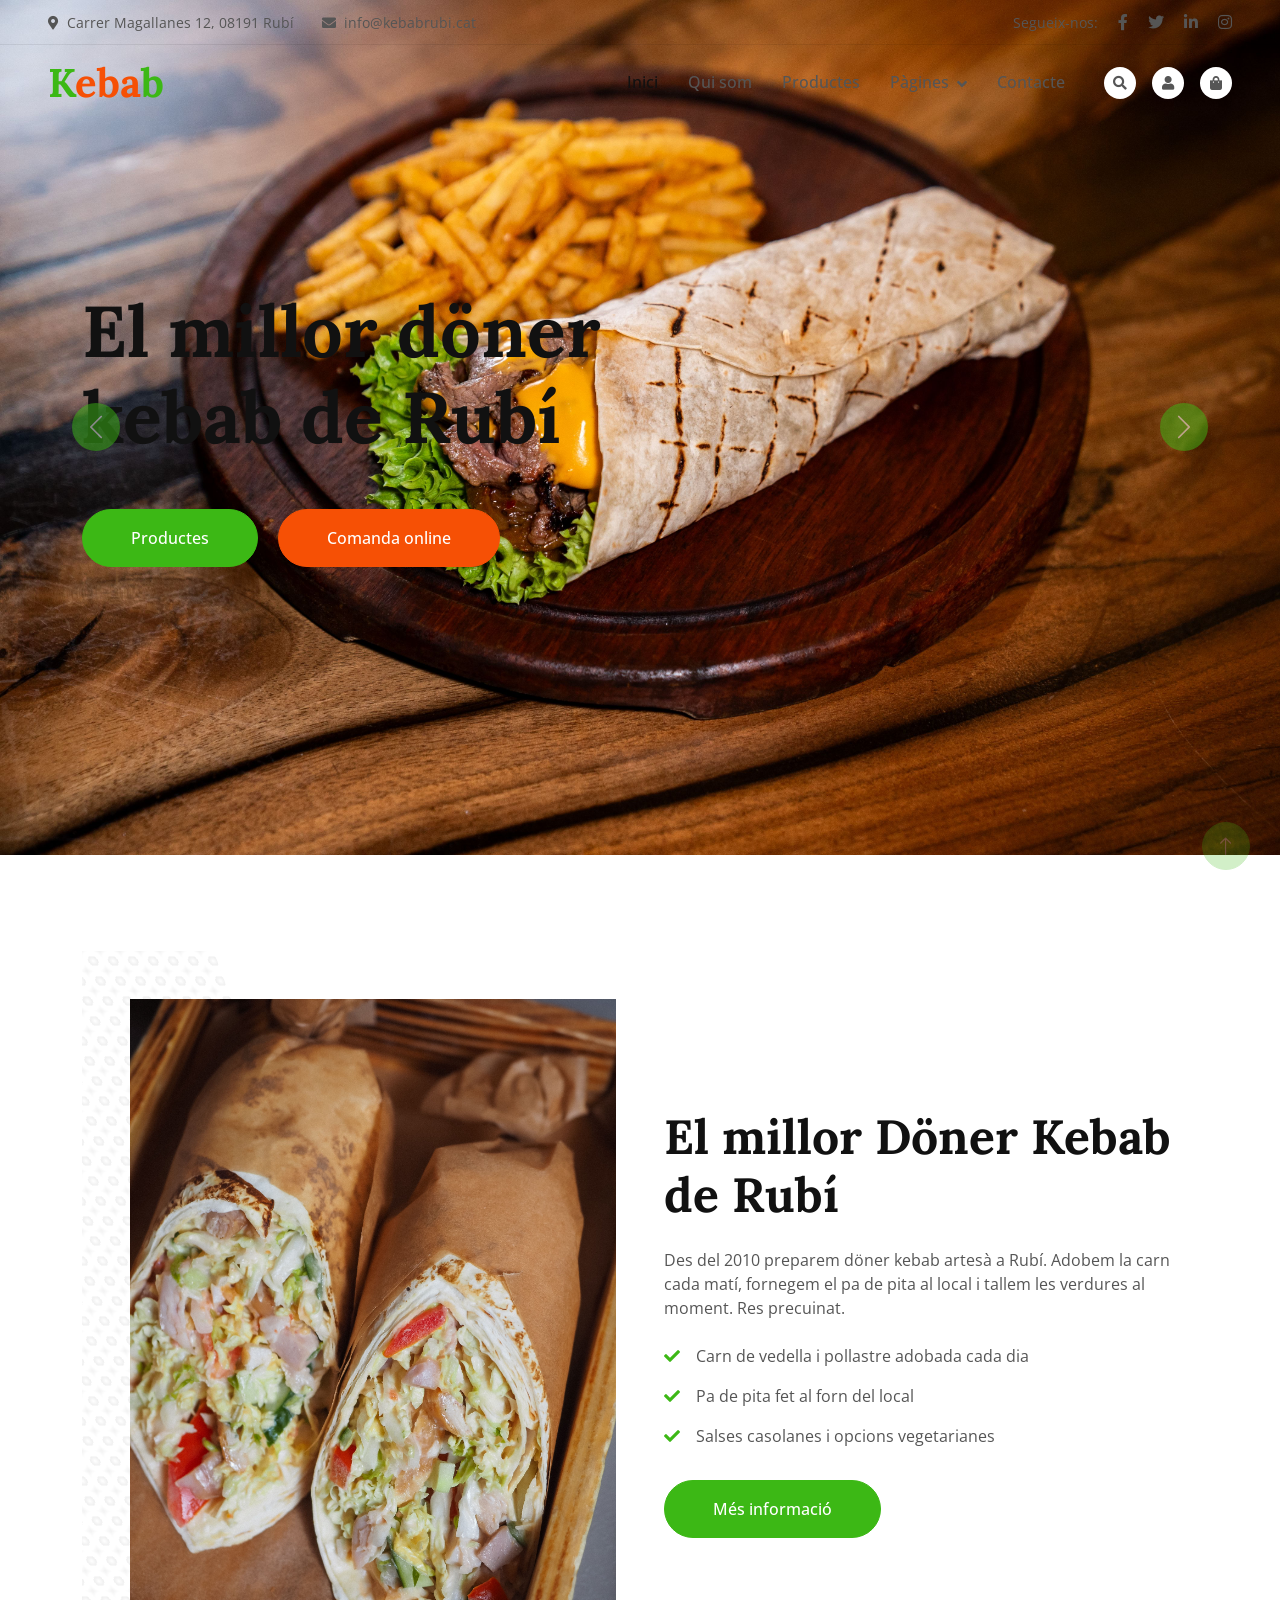
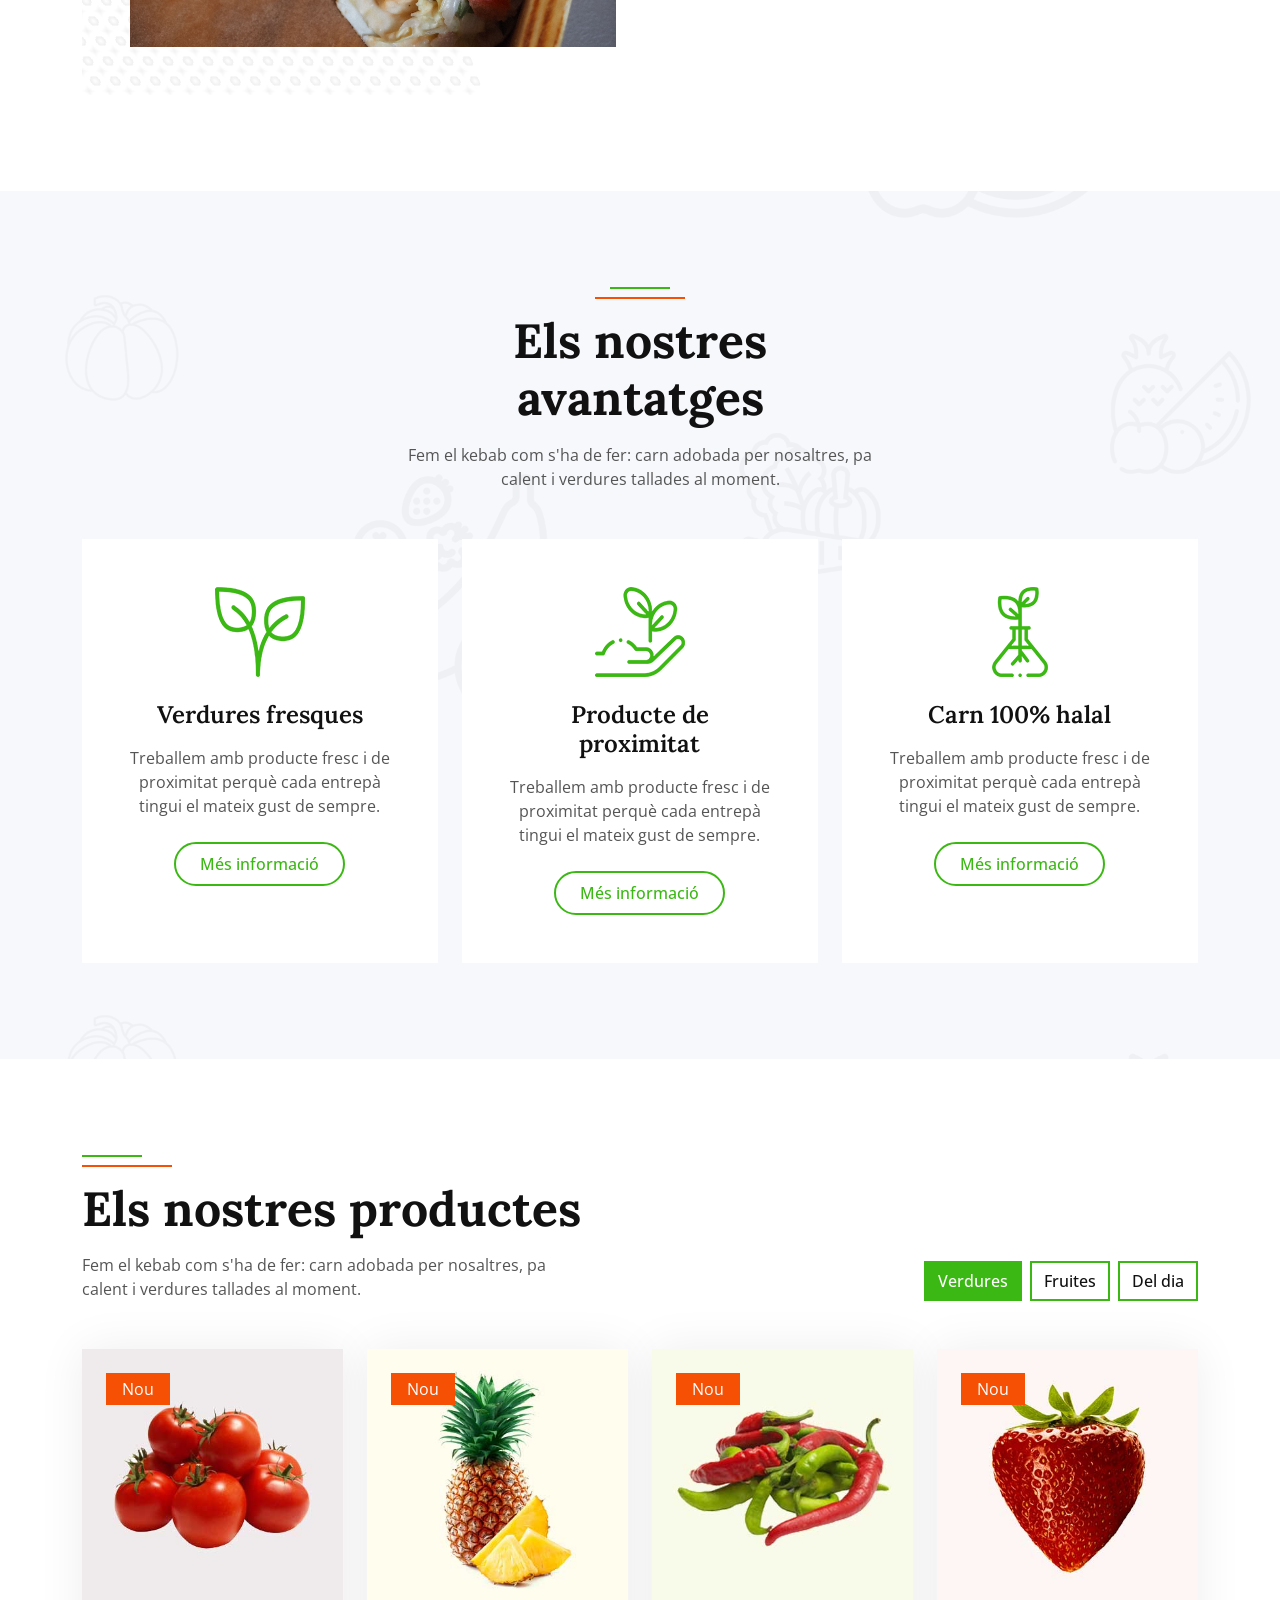
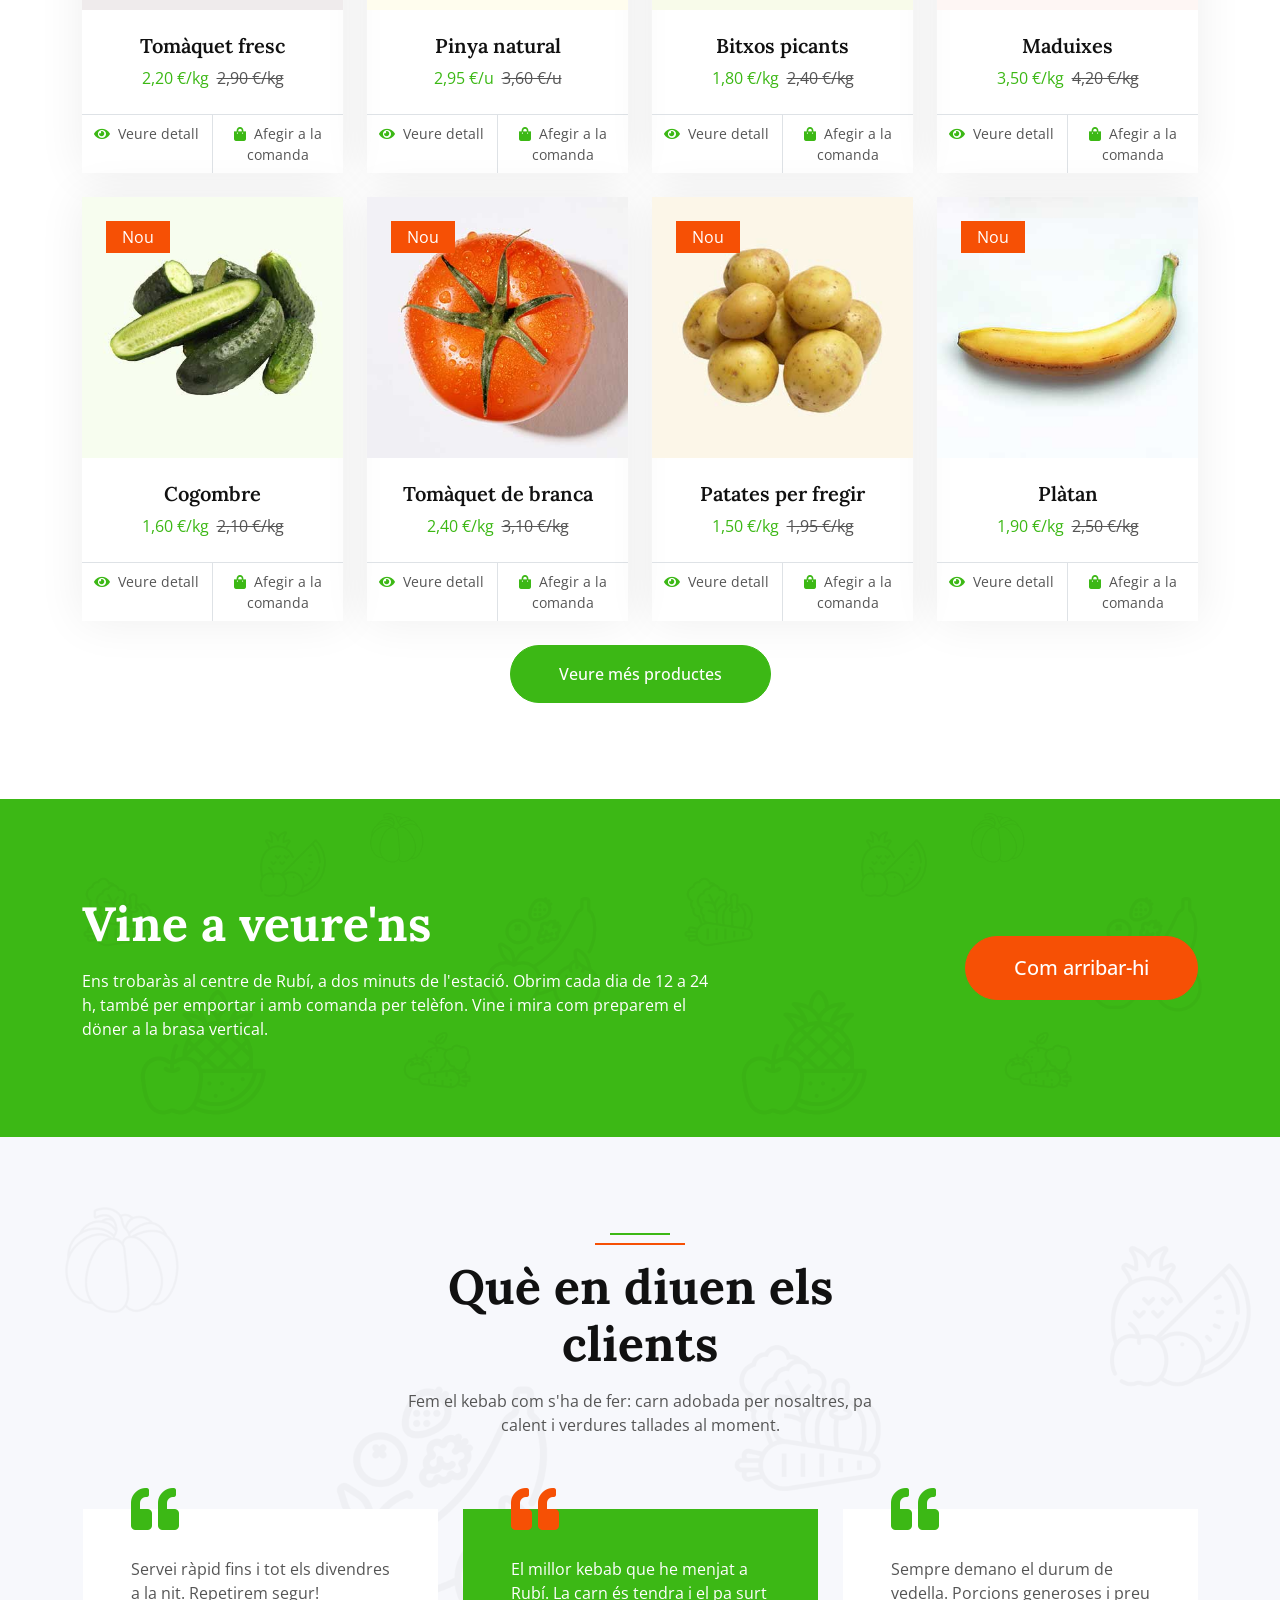
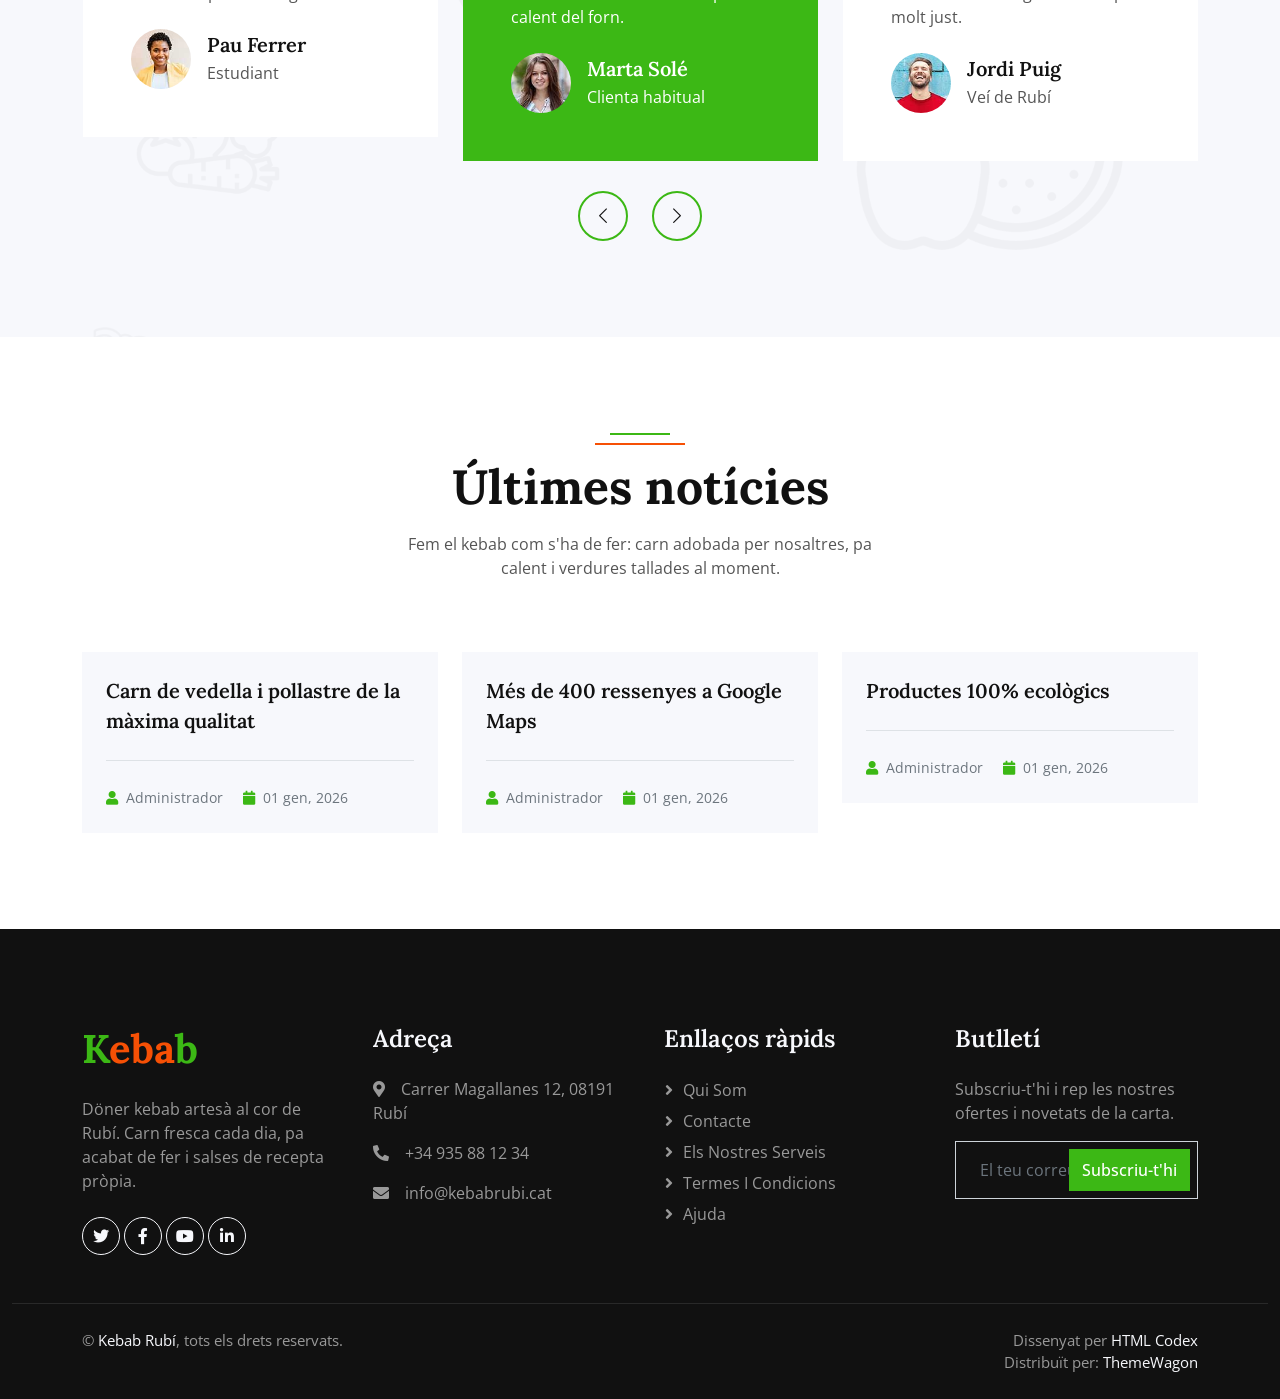
==== commit 5c13e037: "pagina web casi terminada (falta revisar fotos)" ====
--- a/foody2-1.0.0/index.html
+++ b/foody2-1.0.0/index.html
@@ -1,12 +1,12 @@
 <!DOCTYPE html>
-<html lang="en">
+<html lang="ca">
 
 <head>
     <meta charset="utf-8">
-    <title>Foody - Organic Food Website Template</title>
+    <title>Kebab Rubí - El millor döner kebab de Rubí</title>
     <meta content="width=device-width, initial-scale=1.0" name="viewport">
-    <meta content="" name="keywords">
-    <meta content="" name="description">
+    <meta content="kebab, döner, durum, Rubí, menjar per emportar, pa de pita" name="keywords">
+    <meta content="Döner kebab artesà a Rubí: carn fresca cada dia, pa acabat de fer i verdures de proximitat." name="description">
 
     <!-- Favicon -->
     <link href="img/favicon.ico" rel="icon">
@@ -43,11 +43,11 @@
     <div class="container-fluid fixed-top px-0 wow fadeIn" data-wow-delay="0.1s">
         <div class="top-bar row gx-0 align-items-center d-none d-lg-flex">
             <div class="col-lg-6 px-5 text-start">
-                <small><i class="fa fa-map-marker-alt me-2"></i>123 Street, New York, USA</small>
-                <small class="ms-4"><i class="fa fa-envelope me-2"></i>info@example.com</small>
+                <small><i class="fa fa-map-marker-alt me-2"></i>Carrer Magallanes 12, 08191 Rubí</small>
+                <small class="ms-4"><i class="fa fa-envelope me-2"></i>info@kebabrubi.cat</small>
             </div>
             <div class="col-lg-6 px-5 text-end">
-                <small>Follow us:</small>
+                <small>Segueix-nos:</small>
                 <a class="text-body ms-3" href=""><i class="fab fa-facebook-f"></i></a>
                 <a class="text-body ms-3" href=""><i class="fab fa-twitter"></i></a>
                 <a class="text-body ms-3" href=""><i class="fab fa-linkedin-in"></i></a>
@@ -57,26 +57,26 @@
 
         <nav class="navbar navbar-expand-lg navbar-light py-lg-0 px-lg-5 wow fadeIn" data-wow-delay="0.1s">
             <a href="index.html" class="navbar-brand ms-4 ms-lg-0">
-                <h1 class="fw-bold text-primary m-0">F<span class="text-secondary">oo</span>dy</h1>
+                <h1 class="fw-bold text-primary m-0">K<span class="text-secondary">eba</span>b</h1>
             </a>
             <button type="button" class="navbar-toggler me-4" data-bs-toggle="collapse" data-bs-target="#navbarCollapse">
                 <span class="navbar-toggler-icon"></span>
             </button>
             <div class="collapse navbar-collapse" id="navbarCollapse">
                 <div class="navbar-nav ms-auto p-4 p-lg-0">
-                    <a href="index.html" class="nav-item nav-link active">Home</a>
-                    <a href="about.html" class="nav-item nav-link">About Us</a>
-                    <a href="product.html" class="nav-item nav-link">Products</a>
+                    <a href="index.html" class="nav-item nav-link active">Inici</a>
+                    <a href="about.html" class="nav-item nav-link">Qui som</a>
+                    <a href="product.html" class="nav-item nav-link">Productes</a>
                     <div class="nav-item dropdown">
-                        <a href="#" class="nav-link dropdown-toggle" data-bs-toggle="dropdown">Pages</a>
+                        <a href="#" class="nav-link dropdown-toggle" data-bs-toggle="dropdown">Pàgines</a>
                         <div class="dropdown-menu m-0">
-                            <a href="blog.html" class="dropdown-item">Blog Grid</a>
-                            <a href="feature.html" class="dropdown-item">Our Features</a>
-                            <a href="testimonial.html" class="dropdown-item">Testimonial</a>
-                            <a href="404.html" class="dropdown-item">404 Page</a>
-                        </div>
-                    </div>
-                    <a href="contact.html" class="nav-item nav-link">Contact Us</a>
+                            <a href="blog.html" class="dropdown-item">Blog</a>
+                            <a href="feature.html" class="dropdown-item">Avantatges</a>
+                            <a href="testimonial.html" class="dropdown-item">Opinions</a>
+                            <a href="404.html" class="dropdown-item">Pàgina 404</a>
+                        </div>
+                    </div>
+                    <a href="contact.html" class="nav-item nav-link">Contacte</a>
                 </div>
                 <div class="d-none d-lg-flex ms-2">
                     <a class="btn-sm-square bg-white rounded-circle ms-3" href="">
@@ -105,9 +105,9 @@
                         <div class="container">
                             <div class="row justify-content-start">
                                 <div class="col-lg-7">
-                                    <h1 class="display-2 mb-5 animated slideInDown">Organic Food Is Good For Health</h1>
-                                    <a href="" class="btn btn-primary rounded-pill py-sm-3 px-sm-5">Products</a>
-                                    <a href="" class="btn btn-secondary rounded-pill py-sm-3 px-sm-5 ms-3">Services</a>
+                                    <h1 class="display-2 mb-5 animated slideInDown">El millor döner kebab de Rubí</h1>
+                                    <a href="" class="btn btn-primary rounded-pill py-sm-3 px-sm-5">Productes</a>
+                                    <a href="" class="btn btn-secondary rounded-pill py-sm-3 px-sm-5 ms-3">Comanda online</a>
                                 </div>
                             </div>
                         </div>
@@ -119,9 +119,9 @@
                         <div class="container">
                             <div class="row justify-content-start">
                                 <div class="col-lg-7">
-                                    <h1 class="display-2 mb-5 animated slideInDown">Natural Food Is Always Healthy</h1>
-                                    <a href="" class="btn btn-primary rounded-pill py-sm-3 px-sm-5">Products</a>
-                                    <a href="" class="btn btn-secondary rounded-pill py-sm-3 px-sm-5 ms-3">Services</a>
+                                    <h1 class="display-2 mb-5 animated slideInDown">Carn fresca i pa acabat de fer</h1>
+                                    <a href="" class="btn btn-primary rounded-pill py-sm-3 px-sm-5">Productes</a>
+                                    <a href="" class="btn btn-secondary rounded-pill py-sm-3 px-sm-5 ms-3">Comanda online</a>
                                 </div>
                             </div>
                         </div>
@@ -131,12 +131,12 @@
             <button class="carousel-control-prev" type="button" data-bs-target="#header-carousel"
                 data-bs-slide="prev">
                 <span class="carousel-control-prev-icon" aria-hidden="true"></span>
-                <span class="visually-hidden">Previous</span>
+                <span class="visually-hidden">Anterior</span>
             </button>
             <button class="carousel-control-next" type="button" data-bs-target="#header-carousel"
                 data-bs-slide="next">
                 <span class="carousel-control-next-icon" aria-hidden="true"></span>
-                <span class="visually-hidden">Next</span>
+                <span class="visually-hidden">Següent</span>
             </button>
         </div>
     </div>
@@ -153,12 +153,12 @@
                     </div>
                 </div>
                 <div class="col-lg-6 wow fadeIn" data-wow-delay="0.5s">
-                    <h1 class="display-5 mb-4">Best Organic Fruits And Vegetables</h1>
-                    <p class="mb-4">Tempor erat elitr rebum at clita. Diam dolor diam ipsum sit. Aliqu diam amet diam et eos. Clita erat ipsum et lorem et sit, sed stet lorem sit clita duo justo magna dolore erat amet</p>
-                    <p><i class="fa fa-check text-primary me-3"></i>Tempor erat elitr rebum at clita</p>
-                    <p><i class="fa fa-check text-primary me-3"></i>Aliqu diam amet diam et eos</p>
-                    <p><i class="fa fa-check text-primary me-3"></i>Clita duo justo magna dolore erat amet</p>
-                    <a class="btn btn-primary rounded-pill py-3 px-5 mt-3" href="">Read More</a>
+                    <h1 class="display-5 mb-4">El millor Döner Kebab de Rubí</h1>
+                    <p class="mb-4">Des del 2010 preparem döner kebab artesà a Rubí. Adobem la carn cada matí, fornegem el pa de pita al local i tallem les verdures al moment. Res precuinat.</p>
+                    <p><i class="fa fa-check text-primary me-3"></i>Carn de vedella i pollastre adobada cada dia</p>
+                    <p><i class="fa fa-check text-primary me-3"></i>Pa de pita fet al forn del local</p>
+                    <p><i class="fa fa-check text-primary me-3"></i>Salses casolanes i opcions vegetarianes</p>
+                    <a class="btn btn-primary rounded-pill py-3 px-5 mt-3" href="">Més informació</a>
                 </div>
             </div>
         </div>
@@ -170,32 +170,32 @@
     <div class="container-fluid bg-light bg-icon my-5 py-6">
         <div class="container">
             <div class="section-header text-center mx-auto mb-5 wow fadeInUp" data-wow-delay="0.1s" style="max-width: 500px;">
-                <h1 class="display-5 mb-3">Our Features</h1>
-                <p>Tempor ut dolore lorem kasd vero ipsum sit eirmod sit. Ipsum diam justo sed rebum vero dolor duo.</p>
+                <h1 class="display-5 mb-3">Els nostres avantatges</h1>
+                <p>Fem el kebab com s'ha de fer: carn adobada per nosaltres, pa calent i verdures tallades al moment.</p>
             </div>
             <div class="row g-4">
                 <div class="col-lg-4 col-md-6 wow fadeInUp" data-wow-delay="0.1s">
                     <div class="bg-white text-center h-100 p-4 p-xl-5">
                         <img class="img-fluid mb-4" src="img/icon-1.png" alt="">
-                        <h4 class="mb-3">Natural Process</h4>
-                        <p class="mb-4">Tempor ut dolore lorem kasd vero ipsum sit eirmod sit. Ipsum diam justo sed vero dolor duo.</p>
-                        <a class="btn btn-outline-primary border-2 py-2 px-4 rounded-pill" href="">Read More</a>
+                        <h4 class="mb-3">Verdures fresques</h4>
+                        <p class="mb-4">Treballem amb producte fresc i de proximitat perquè cada entrepà tingui el mateix gust de sempre.</p>
+                        <a class="btn btn-outline-primary border-2 py-2 px-4 rounded-pill" href="">Més informació</a>
                     </div>
                 </div>
                 <div class="col-lg-4 col-md-6 wow fadeInUp" data-wow-delay="0.3s">
                     <div class="bg-white text-center h-100 p-4 p-xl-5">
                         <img class="img-fluid mb-4" src="img/icon-2.png" alt="">
-                        <h4 class="mb-3">Organic Products</h4>
-                        <p class="mb-4">Tempor ut dolore lorem kasd vero ipsum sit eirmod sit. Ipsum diam justo sed vero dolor duo.</p>
-                        <a class="btn btn-outline-primary border-2 py-2 px-4 rounded-pill" href="">Read More</a>
+                        <h4 class="mb-3">Producte de proximitat</h4>
+                        <p class="mb-4">Treballem amb producte fresc i de proximitat perquè cada entrepà tingui el mateix gust de sempre.</p>
+                        <a class="btn btn-outline-primary border-2 py-2 px-4 rounded-pill" href="">Més informació</a>
                     </div>
                 </div>
                 <div class="col-lg-4 col-md-6 wow fadeInUp" data-wow-delay="0.5s">
                     <div class="bg-white text-center h-100 p-4 p-xl-5">
                         <img class="img-fluid mb-4" src="img/icon-3.png" alt="">
-                        <h4 class="mb-3">Biologically Safe</h4>
-                        <p class="mb-4">Tempor ut dolore lorem kasd vero ipsum sit eirmod sit. Ipsum diam justo sed vero dolor duo.</p>
-                        <a class="btn btn-outline-primary border-2 py-2 px-4 rounded-pill" href="">Read More</a>
+                        <h4 class="mb-3">Carn 100% halal</h4>
+                        <p class="mb-4">Treballem amb producte fresc i de proximitat perquè cada entrepà tingui el mateix gust de sempre.</p>
+                        <a class="btn btn-outline-primary border-2 py-2 px-4 rounded-pill" href="">Més informació</a>
                     </div>
                 </div>
             </div>
@@ -210,20 +210,20 @@
             <div class="row g-0 gx-5 align-items-end">
                 <div class="col-lg-6">
                     <div class="section-header text-start mb-5 wow fadeInUp" data-wow-delay="0.1s" style="max-width: 500px;">
-                        <h1 class="display-5 mb-3">Our Products</h1>
-                        <p>Tempor ut dolore lorem kasd vero ipsum sit eirmod sit. Ipsum diam justo sed rebum vero dolor duo.</p>
+                        <h1 class="display-5 mb-3">Els nostres productes</h1>
+                        <p>Fem el kebab com s'ha de fer: carn adobada per nosaltres, pa calent i verdures tallades al moment.</p>
                     </div>
                 </div>
                 <div class="col-lg-6 text-start text-lg-end wow slideInRight" data-wow-delay="0.1s">
                     <ul class="nav nav-pills d-inline-flex justify-content-end mb-5">
                         <li class="nav-item me-2">
-                            <a class="btn btn-outline-primary border-2 active" data-bs-toggle="pill" href="#tab-1">Vegetable</a>
+                            <a class="btn btn-outline-primary border-2 active" data-bs-toggle="pill" href="#tab-1">Verdures</a>
                         </li>
                         <li class="nav-item me-2">
-                            <a class="btn btn-outline-primary border-2" data-bs-toggle="pill" href="#tab-2">Fruits </a>
+                            <a class="btn btn-outline-primary border-2" data-bs-toggle="pill" href="#tab-2">Fruites</a>
                         </li>
                         <li class="nav-item me-0">
-                            <a class="btn btn-outline-primary border-2" data-bs-toggle="pill" href="#tab-3">Fresh</a>
+                            <a class="btn btn-outline-primary border-2" data-bs-toggle="pill" href="#tab-3">Del dia</a>
                         </li>
                     </ul>
                 </div>
@@ -235,19 +235,19 @@
                             <div class="product-item">
                                 <div class="position-relative bg-light overflow-hidden">
                                     <img class="img-fluid w-100" src="img/product-1.jpg" alt="">
-                                    <div class="bg-secondary rounded text-white position-absolute start-0 top-0 m-4 py-1 px-3">New</div>
-                                </div>
-                                <div class="text-center p-4">
-                                    <a class="d-block h5 mb-2" href="">Fresh Tomato</a>
-                                    <span class="text-primary me-1">$19.00</span>
-                                    <span class="text-body text-decoration-line-through">$29.00</span>
-                                </div>
-                                <div class="d-flex border-top">
-                                    <small class="w-50 text-center border-end py-2">
-                                        <a class="text-body" href=""><i class="fa fa-eye text-primary me-2"></i>View detail</a>
-                                    </small>
-                                    <small class="w-50 text-center py-2">
-                                        <a class="text-body" href=""><i class="fa fa-shopping-bag text-primary me-2"></i>Add to cart</a>
+                                    <div class="bg-secondary rounded text-white position-absolute start-0 top-0 m-4 py-1 px-3">Nou</div>
+                                </div>
+                                <div class="text-center p-4">
+                                    <a class="d-block h5 mb-2" href="">Tomàquet fresc</a>
+                                    <span class="text-primary me-1">2,20 €/kg</span>
+                                    <span class="text-body text-decoration-line-through">2,90 €/kg</span>
+                                </div>
+                                <div class="d-flex border-top">
+                                    <small class="w-50 text-center border-end py-2">
+                                        <a class="text-body" href=""><i class="fa fa-eye text-primary me-2"></i>Veure detall</a>
+                                    </small>
+                                    <small class="w-50 text-center py-2">
+                                        <a class="text-body" href=""><i class="fa fa-shopping-bag text-primary me-2"></i>Afegir a la comanda</a>
                                     </small>
                                 </div>
                             </div>
@@ -256,19 +256,19 @@
                             <div class="product-item">
                                 <div class="position-relative bg-light overflow-hidden">
                                     <img class="img-fluid w-100" src="img/product-2.jpg" alt="">
-                                    <div class="bg-secondary rounded text-white position-absolute start-0 top-0 m-4 py-1 px-3">New</div>
-                                </div>
-                                <div class="text-center p-4">
-                                    <a class="d-block h5 mb-2" href="">Fresh Tomato</a>
-                                    <span class="text-primary me-1">$19.00</span>
-                                    <span class="text-body text-decoration-line-through">$29.00</span>
-                                </div>
-                                <div class="d-flex border-top">
-                                    <small class="w-50 text-center border-end py-2">
-                                        <a class="text-body" href=""><i class="fa fa-eye text-primary me-2"></i>View detail</a>
-                                    </small>
-                                    <small class="w-50 text-center py-2">
-                                        <a class="text-body" href=""><i class="fa fa-shopping-bag text-primary me-2"></i>Add to cart</a>
+                                    <div class="bg-secondary rounded text-white position-absolute start-0 top-0 m-4 py-1 px-3">Nou</div>
+                                </div>
+                                <div class="text-center p-4">
+                                    <a class="d-block h5 mb-2" href="">Pinya natural</a>
+                                    <span class="text-primary me-1">2,95 €/u</span>
+                                    <span class="text-body text-decoration-line-through">3,60 €/u</span>
+                                </div>
+                                <div class="d-flex border-top">
+                                    <small class="w-50 text-center border-end py-2">
+                                        <a class="text-body" href=""><i class="fa fa-eye text-primary me-2"></i>Veure detall</a>
+                                    </small>
+                                    <small class="w-50 text-center py-2">
+                                        <a class="text-body" href=""><i class="fa fa-shopping-bag text-primary me-2"></i>Afegir a la comanda</a>
                                     </small>
                                 </div>
                             </div>
@@ -277,19 +277,19 @@
                             <div class="product-item">
                                 <div class="position-relative bg-light overflow-hidden">
                                     <img class="img-fluid w-100" src="img/product-3.jpg" alt="">
-                                    <div class="bg-secondary rounded text-white position-absolute start-0 top-0 m-4 py-1 px-3">New</div>
-                                </div>
-                                <div class="text-center p-4">
-                                    <a class="d-block h5 mb-2" href="">Fresh Tomato</a>
-                                    <span class="text-primary me-1">$19.00</span>
-                                    <span class="text-body text-decoration-line-through">$29.00</span>
-                                </div>
-                                <div class="d-flex border-top">
-                                    <small class="w-50 text-center border-end py-2">
-                                        <a class="text-body" href=""><i class="fa fa-eye text-primary me-2"></i>View detail</a>
-                                    </small>
-                                    <small class="w-50 text-center py-2">
-                                        <a class="text-body" href=""><i class="fa fa-shopping-bag text-primary me-2"></i>Add to cart</a>
+                                    <div class="bg-secondary rounded text-white position-absolute start-0 top-0 m-4 py-1 px-3">Nou</div>
+                                </div>
+                                <div class="text-center p-4">
+                                    <a class="d-block h5 mb-2" href="">Bitxos picants</a>
+                                    <span class="text-primary me-1">1,80 €/kg</span>
+                                    <span class="text-body text-decoration-line-through">2,40 €/kg</span>
+                                </div>
+                                <div class="d-flex border-top">
+                                    <small class="w-50 text-center border-end py-2">
+                                        <a class="text-body" href=""><i class="fa fa-eye text-primary me-2"></i>Veure detall</a>
+                                    </small>
+                                    <small class="w-50 text-center py-2">
+                                        <a class="text-body" href=""><i class="fa fa-shopping-bag text-primary me-2"></i>Afegir a la comanda</a>
                                     </small>
                                 </div>
                             </div>
@@ -298,19 +298,19 @@
                             <div class="product-item">
                                 <div class="position-relative bg-light overflow-hidden">
                                     <img class="img-fluid w-100" src="img/product-4.jpg" alt="">
-                                    <div class="bg-secondary rounded text-white position-absolute start-0 top-0 m-4 py-1 px-3">New</div>
-                                </div>
-                                <div class="text-center p-4">
-                                    <a class="d-block h5 mb-2" href="">Fresh Tomato</a>
-                                    <span class="text-primary me-1">$19.00</span>
-                                    <span class="text-body text-decoration-line-through">$29.00</span>
-                                </div>
-                                <div class="d-flex border-top">
-                                    <small class="w-50 text-center border-end py-2">
-                                        <a class="text-body" href=""><i class="fa fa-eye text-primary me-2"></i>View detail</a>
-                                    </small>
-                                    <small class="w-50 text-center py-2">
-                                        <a class="text-body" href=""><i class="fa fa-shopping-bag text-primary me-2"></i>Add to cart</a>
+                                    <div class="bg-secondary rounded text-white position-absolute start-0 top-0 m-4 py-1 px-3">Nou</div>
+                                </div>
+                                <div class="text-center p-4">
+                                    <a class="d-block h5 mb-2" href="">Maduixes</a>
+                                    <span class="text-primary me-1">3,50 €/kg</span>
+                                    <span class="text-body text-decoration-line-through">4,20 €/kg</span>
+                                </div>
+                                <div class="d-flex border-top">
+                                    <small class="w-50 text-center border-end py-2">
+                                        <a class="text-body" href=""><i class="fa fa-eye text-primary me-2"></i>Veure detall</a>
+                                    </small>
+                                    <small class="w-50 text-center py-2">
+                                        <a class="text-body" href=""><i class="fa fa-shopping-bag text-primary me-2"></i>Afegir a la comanda</a>
                                     </small>
                                 </div>
                             </div>
@@ -319,19 +319,19 @@
                             <div class="product-item">
                                 <div class="position-relative bg-light overflow-hidden">
                                     <img class="img-fluid w-100" src="img/product-5.jpg" alt="">
-                                    <div class="bg-secondary rounded text-white position-absolute start-0 top-0 m-4 py-1 px-3">New</div>
-                                </div>
-                                <div class="text-center p-4">
-                                    <a class="d-block h5 mb-2" href="">Fresh Tomato</a>
-                                    <span class="text-primary me-1">$19.00</span>
-                                    <span class="text-body text-decoration-line-through">$29.00</span>
-                                </div>
-                                <div class="d-flex border-top">
-                                    <small class="w-50 text-center border-end py-2">
-                                        <a class="text-body" href=""><i class="fa fa-eye text-primary me-2"></i>View detail</a>
-                                    </small>
-                                    <small class="w-50 text-center py-2">
-                                        <a class="text-body" href=""><i class="fa fa-shopping-bag text-primary me-2"></i>Add to cart</a>
+                                    <div class="bg-secondary rounded text-white position-absolute start-0 top-0 m-4 py-1 px-3">Nou</div>
+                                </div>
+                                <div class="text-center p-4">
+                                    <a class="d-block h5 mb-2" href="">Cogombre</a>
+                                    <span class="text-primary me-1">1,60 €/kg</span>
+                                    <span class="text-body text-decoration-line-through">2,10 €/kg</span>
+                                </div>
+                                <div class="d-flex border-top">
+                                    <small class="w-50 text-center border-end py-2">
+                                        <a class="text-body" href=""><i class="fa fa-eye text-primary me-2"></i>Veure detall</a>
+                                    </small>
+                                    <small class="w-50 text-center py-2">
+                                        <a class="text-body" href=""><i class="fa fa-shopping-bag text-primary me-2"></i>Afegir a la comanda</a>
                                     </small>
                                 </div>
                             </div>
@@ -340,19 +340,19 @@
                             <div class="product-item">
                                 <div class="position-relative bg-light overflow-hidden">
                                     <img class="img-fluid w-100" src="img/product-6.jpg" alt="">
-                                    <div class="bg-secondary rounded text-white position-absolute start-0 top-0 m-4 py-1 px-3">New</div>
-                                </div>
-                                <div class="text-center p-4">
-                                    <a class="d-block h5 mb-2" href="">Fresh Tomato</a>
-                                    <span class="text-primary me-1">$19.00</span>
-                                    <span class="text-body text-decoration-line-through">$29.00</span>
-                                </div>
-                                <div class="d-flex border-top">
-                                    <small class="w-50 text-center border-end py-2">
-                                        <a class="text-body" href=""><i class="fa fa-eye text-primary me-2"></i>View detail</a>
-                                    </small>
-                                    <small class="w-50 text-center py-2">
-                                        <a class="text-body" href=""><i class="fa fa-shopping-bag text-primary me-2"></i>Add to cart</a>
+                                    <div class="bg-secondary rounded text-white position-absolute start-0 top-0 m-4 py-1 px-3">Nou</div>
+                                </div>
+                                <div class="text-center p-4">
+                                    <a class="d-block h5 mb-2" href="">Tomàquet de branca</a>
+                                    <span class="text-primary me-1">2,40 €/kg</span>
+                                    <span class="text-body text-decoration-line-through">3,10 €/kg</span>
+                                </div>
+                                <div class="d-flex border-top">
+                                    <small class="w-50 text-center border-end py-2">
+                                        <a class="text-body" href=""><i class="fa fa-eye text-primary me-2"></i>Veure detall</a>
+                                    </small>
+                                    <small class="w-50 text-center py-2">
+                                        <a class="text-body" href=""><i class="fa fa-shopping-bag text-primary me-2"></i>Afegir a la comanda</a>
                                     </small>
                                 </div>
                             </div>
@@ -361,19 +361,19 @@
                             <div class="product-item">
                                 <div class="position-relative bg-light overflow-hidden">
                                     <img class="img-fluid w-100" src="img/product-7.jpg" alt="">
-                                    <div class="bg-secondary rounded text-white position-absolute start-0 top-0 m-4 py-1 px-3">New</div>
-                                </div>
-                                <div class="text-center p-4">
-                                    <a class="d-block h5 mb-2" href="">Fresh Tomato</a>
-                                    <span class="text-primary me-1">$19.00</span>
-                                    <span class="text-body text-decoration-line-through">$29.00</span>
-                                </div>
-                                <div class="d-flex border-top">
-                                    <small class="w-50 text-center border-end py-2">
-                                        <a class="text-body" href=""><i class="fa fa-eye text-primary me-2"></i>View detail</a>
-                                    </small>
-                                    <small class="w-50 text-center py-2">
-                                        <a class="text-body" href=""><i class="fa fa-shopping-bag text-primary me-2"></i>Add to cart</a>
+                                    <div class="bg-secondary rounded text-white position-absolute start-0 top-0 m-4 py-1 px-3">Nou</div>
+                                </div>
+                                <div class="text-center p-4">
+                                    <a class="d-block h5 mb-2" href="">Patates per fregir</a>
+                                    <span class="text-primary me-1">1,50 €/kg</span>
+                                    <span class="text-body text-decoration-line-through">1,95 €/kg</span>
+                                </div>
+                                <div class="d-flex border-top">
+                                    <small class="w-50 text-center border-end py-2">
+                                        <a class="text-body" href=""><i class="fa fa-eye text-primary me-2"></i>Veure detall</a>
+                                    </small>
+                                    <small class="w-50 text-center py-2">
+                                        <a class="text-body" href=""><i class="fa fa-shopping-bag text-primary me-2"></i>Afegir a la comanda</a>
                                     </small>
                                 </div>
                             </div>
@@ -382,25 +382,25 @@
                             <div class="product-item">
                                 <div class="position-relative bg-light overflow-hidden">
                                     <img class="img-fluid w-100" src="img/product-8.jpg" alt="">
-                                    <div class="bg-secondary rounded text-white position-absolute start-0 top-0 m-4 py-1 px-3">New</div>
-                                </div>
-                                <div class="text-center p-4">
-                                    <a class="d-block h5 mb-2" href="">Fresh Tomato</a>
-                                    <span class="text-primary me-1">$19.00</span>
-                                    <span class="text-body text-decoration-line-through">$29.00</span>
-                                </div>
-                                <div class="d-flex border-top">
-                                    <small class="w-50 text-center border-end py-2">
-                                        <a class="text-body" href=""><i class="fa fa-eye text-primary me-2"></i>View detail</a>
-                                    </small>
-                                    <small class="w-50 text-center py-2">
-                                        <a class="text-body" href=""><i class="fa fa-shopping-bag text-primary me-2"></i>Add to cart</a>
+                                    <div class="bg-secondary rounded text-white position-absolute start-0 top-0 m-4 py-1 px-3">Nou</div>
+                                </div>
+                                <div class="text-center p-4">
+                                    <a class="d-block h5 mb-2" href="">Plàtan</a>
+                                    <span class="text-primary me-1">1,90 €/kg</span>
+                                    <span class="text-body text-decoration-line-through">2,50 €/kg</span>
+                                </div>
+                                <div class="d-flex border-top">
+                                    <small class="w-50 text-center border-end py-2">
+                                        <a class="text-body" href=""><i class="fa fa-eye text-primary me-2"></i>Veure detall</a>
+                                    </small>
+                                    <small class="w-50 text-center py-2">
+                                        <a class="text-body" href=""><i class="fa fa-shopping-bag text-primary me-2"></i>Afegir a la comanda</a>
                                     </small>
                                 </div>
                             </div>
                         </div>
                         <div class="col-12 text-center wow fadeInUp" data-wow-delay="0.1s">
-                            <a class="btn btn-primary rounded-pill py-3 px-5" href="">Browse More Products</a>
+                            <a class="btn btn-primary rounded-pill py-3 px-5" href="">Veure més productes</a>
                         </div>
                     </div>
                 </div>
@@ -410,19 +410,19 @@
                             <div class="product-item">
                                 <div class="position-relative bg-light overflow-hidden">
                                     <img class="img-fluid w-100" src="img/product-1.jpg" alt="">
-                                    <div class="bg-secondary rounded text-white position-absolute start-0 top-0 m-4 py-1 px-3">New</div>
-                                </div>
-                                <div class="text-center p-4">
-                                    <a class="d-block h5 mb-2" href="">Fresh Tomato</a>
-                                    <span class="text-primary me-1">$19.00</span>
-                                    <span class="text-body text-decoration-line-through">$29.00</span>
-                                </div>
-                                <div class="d-flex border-top">
-                                    <small class="w-50 text-center border-end py-2">
-                                        <a class="text-body" href=""><i class="fa fa-eye text-primary me-2"></i>View detail</a>
-                                    </small>
-                                    <small class="w-50 text-center py-2">
-                                        <a class="text-body" href=""><i class="fa fa-shopping-bag text-primary me-2"></i>Add to cart</a>
+                                    <div class="bg-secondary rounded text-white position-absolute start-0 top-0 m-4 py-1 px-3">Nou</div>
+                                </div>
+                                <div class="text-center p-4">
+                                    <a class="d-block h5 mb-2" href="">Tomàquet fresc</a>
+                                    <span class="text-primary me-1">2,20 €/kg</span>
+                                    <span class="text-body text-decoration-line-through">2,90 €/kg</span>
+                                </div>
+                                <div class="d-flex border-top">
+                                    <small class="w-50 text-center border-end py-2">
+                                        <a class="text-body" href=""><i class="fa fa-eye text-primary me-2"></i>Veure detall</a>
+                                    </small>
+                                    <small class="w-50 text-center py-2">
+                                        <a class="text-body" href=""><i class="fa fa-shopping-bag text-primary me-2"></i>Afegir a la comanda</a>
                                     </small>
                                 </div>
                             </div>
@@ -431,19 +431,19 @@
                             <div class="product-item">
                                 <div class="position-relative bg-light overflow-hidden">
                                     <img class="img-fluid w-100" src="img/product-2.jpg" alt="">
-                                    <div class="bg-secondary rounded text-white position-absolute start-0 top-0 m-4 py-1 px-3">New</div>
-                                </div>
-                                <div class="text-center p-4">
-                                    <a class="d-block h5 mb-2" href="">Fresh Tomato</a>
-                                    <span class="text-primary me-1">$19.00</span>
-                                    <span class="text-body text-decoration-line-through">$29.00</span>
-                                </div>
-                                <div class="d-flex border-top">
-                                    <small class="w-50 text-center border-end py-2">
-                                        <a class="text-body" href=""><i class="fa fa-eye text-primary me-2"></i>View detail</a>
-                                    </small>
-                                    <small class="w-50 text-center py-2">
-                                        <a class="text-body" href=""><i class="fa fa-shopping-bag text-primary me-2"></i>Add to cart</a>
+                                    <div class="bg-secondary rounded text-white position-absolute start-0 top-0 m-4 py-1 px-3">Nou</div>
+                                </div>
+                                <div class="text-center p-4">
+                                    <a class="d-block h5 mb-2" href="">Pinya natural</a>
+                                    <span class="text-primary me-1">2,95 €/u</span>
+                                    <span class="text-body text-decoration-line-through">3,60 €/u</span>
+                                </div>
+                                <div class="d-flex border-top">
+                                    <small class="w-50 text-center border-end py-2">
+                                        <a class="text-body" href=""><i class="fa fa-eye text-primary me-2"></i>Veure detall</a>
+                                    </small>
+                                    <small class="w-50 text-center py-2">
+                                        <a class="text-body" href=""><i class="fa fa-shopping-bag text-primary me-2"></i>Afegir a la comanda</a>
                                     </small>
                                 </div>
                             </div>
@@ -452,19 +452,19 @@
                             <div class="product-item">
                                 <div class="position-relative bg-light overflow-hidden">
                                     <img class="img-fluid w-100" src="img/product-3.jpg" alt="">
-                                    <div class="bg-secondary rounded text-white position-absolute start-0 top-0 m-4 py-1 px-3">New</div>
-                                </div>
-                                <div class="text-center p-4">
-                                    <a class="d-block h5 mb-2" href="">Fresh Tomato</a>
-                                    <span class="text-primary me-1">$19.00</span>
-                                    <span class="text-body text-decoration-line-through">$29.00</span>
-                                </div>
-                                <div class="d-flex border-top">
-                                    <small class="w-50 text-center border-end py-2">
-                                        <a class="text-body" href=""><i class="fa fa-eye text-primary me-2"></i>View detail</a>
-                                    </small>
-                                    <small class="w-50 text-center py-2">
-                                        <a class="text-body" href=""><i class="fa fa-shopping-bag text-primary me-2"></i>Add to cart</a>
+                                    <div class="bg-secondary rounded text-white position-absolute start-0 top-0 m-4 py-1 px-3">Nou</div>
+                                </div>
+                                <div class="text-center p-4">
+                                    <a class="d-block h5 mb-2" href="">Bitxos picants</a>
+                                    <span class="text-primary me-1">1,80 €/kg</span>
+                                    <span class="text-body text-decoration-line-through">2,40 €/kg</span>
+                                </div>
+                                <div class="d-flex border-top">
+                                    <small class="w-50 text-center border-end py-2">
+                                        <a class="text-body" href=""><i class="fa fa-eye text-primary me-2"></i>Veure detall</a>
+                                    </small>
+                                    <small class="w-50 text-center py-2">
+                                        <a class="text-body" href=""><i class="fa fa-shopping-bag text-primary me-2"></i>Afegir a la comanda</a>
                                     </small>
                                 </div>
                             </div>
@@ -473,19 +473,19 @@
                             <div class="product-item">
                                 <div class="position-relative bg-light overflow-hidden">
                                     <img class="img-fluid w-100" src="img/product-4.jpg" alt="">
-                                    <div class="bg-secondary rounded text-white position-absolute start-0 top-0 m-4 py-1 px-3">New</div>
-                                </div>
-                                <div class="text-center p-4">
-                                    <a class="d-block h5 mb-2" href="">Fresh Tomato</a>
-                                    <span class="text-primary me-1">$19.00</span>
-                                    <span class="text-body text-decoration-line-through">$29.00</span>
-                                </div>
-                                <div class="d-flex border-top">
-                                    <small class="w-50 text-center border-end py-2">
-                                        <a class="text-body" href=""><i class="fa fa-eye text-primary me-2"></i>View detail</a>
-                                    </small>
-                                    <small class="w-50 text-center py-2">
-                                        <a class="text-body" href=""><i class="fa fa-shopping-bag text-primary me-2"></i>Add to cart</a>
+                                    <div class="bg-secondary rounded text-white position-absolute start-0 top-0 m-4 py-1 px-3">Nou</div>
+                                </div>
+                                <div class="text-center p-4">
+                                    <a class="d-block h5 mb-2" href="">Maduixes</a>
+                                    <span class="text-primary me-1">3,50 €/kg</span>
+                                    <span class="text-body text-decoration-line-through">4,20 €/kg</span>
+                                </div>
+                                <div class="d-flex border-top">
+                                    <small class="w-50 text-center border-end py-2">
+                                        <a class="text-body" href=""><i class="fa fa-eye text-primary me-2"></i>Veure detall</a>
+                                    </small>
+                                    <small class="w-50 text-center py-2">
+                                        <a class="text-body" href=""><i class="fa fa-shopping-bag text-primary me-2"></i>Afegir a la comanda</a>
                                     </small>
                                 </div>
                             </div>
@@ -494,19 +494,19 @@
                             <div class="product-item">
                                 <div class="position-relative bg-light overflow-hidden">
                                     <img class="img-fluid w-100" src="img/product-5.jpg" alt="">
-                                    <div class="bg-secondary rounded text-white position-absolute start-0 top-0 m-4 py-1 px-3">New</div>
-                                </div>
-                                <div class="text-center p-4">
-                                    <a class="d-block h5 mb-2" href="">Fresh Tomato</a>
-                                    <span class="text-primary me-1">$19.00</span>
-                                    <span class="text-body text-decoration-line-through">$29.00</span>
-                                </div>
-                                <div class="d-flex border-top">
-                                    <small class="w-50 text-center border-end py-2">
-                                        <a class="text-body" href=""><i class="fa fa-eye text-primary me-2"></i>View detail</a>
-                                    </small>
-                                    <small class="w-50 text-center py-2">
-                                        <a class="text-body" href=""><i class="fa fa-shopping-bag text-primary me-2"></i>Add to cart</a>
+                                    <div class="bg-secondary rounded text-white position-absolute start-0 top-0 m-4 py-1 px-3">Nou</div>
+                                </div>
+                                <div class="text-center p-4">
+                                    <a class="d-block h5 mb-2" href="">Cogombre</a>
+                                    <span class="text-primary me-1">1,60 €/kg</span>
+                                    <span class="text-body text-decoration-line-through">2,10 €/kg</span>
+                                </div>
+                                <div class="d-flex border-top">
+                                    <small class="w-50 text-center border-end py-2">
+                                        <a class="text-body" href=""><i class="fa fa-eye text-primary me-2"></i>Veure detall</a>
+                                    </small>
+                                    <small class="w-50 text-center py-2">
+                                        <a class="text-body" href=""><i class="fa fa-shopping-bag text-primary me-2"></i>Afegir a la comanda</a>
                                     </small>
                                 </div>
                             </div>
@@ -515,19 +515,19 @@
                             <div class="product-item">
                                 <div class="position-relative bg-light overflow-hidden">
                                     <img class="img-fluid w-100" src="img/product-6.jpg" alt="">
-                                    <div class="bg-secondary rounded text-white position-absolute start-0 top-0 m-4 py-1 px-3">New</div>
-                                </div>
-                                <div class="text-center p-4">
-                                    <a class="d-block h5 mb-2" href="">Fresh Tomato</a>
-                                    <span class="text-primary me-1">$19.00</span>
-                                    <span class="text-body text-decoration-line-through">$29.00</span>
-                                </div>
-                                <div class="d-flex border-top">
-                                    <small class="w-50 text-center border-end py-2">
-                                        <a class="text-body" href=""><i class="fa fa-eye text-primary me-2"></i>View detail</a>
-                                    </small>
-                                    <small class="w-50 text-center py-2">
-                                        <a class="text-body" href=""><i class="fa fa-shopping-bag text-primary me-2"></i>Add to cart</a>
+                                    <div class="bg-secondary rounded text-white position-absolute start-0 top-0 m-4 py-1 px-3">Nou</div>
+                                </div>
+                                <div class="text-center p-4">
+                                    <a class="d-block h5 mb-2" href="">Tomàquet de branca</a>
+                                    <span class="text-primary me-1">2,40 €/kg</span>
+                                    <span class="text-body text-decoration-line-through">3,10 €/kg</span>
+                                </div>
+                                <div class="d-flex border-top">
+                                    <small class="w-50 text-center border-end py-2">
+                                        <a class="text-body" href=""><i class="fa fa-eye text-primary me-2"></i>Veure detall</a>
+                                    </small>
+                                    <small class="w-50 text-center py-2">
+                                        <a class="text-body" href=""><i class="fa fa-shopping-bag text-primary me-2"></i>Afegir a la comanda</a>
                                     </small>
                                 </div>
                             </div>
@@ -536,19 +536,19 @@
                             <div class="product-item">
                                 <div class="position-relative bg-light overflow-hidden">
                                     <img class="img-fluid w-100" src="img/product-7.jpg" alt="">
-                                    <div class="bg-secondary rounded text-white position-absolute start-0 top-0 m-4 py-1 px-3">New</div>
-                                </div>
-                                <div class="text-center p-4">
-                                    <a class="d-block h5 mb-2" href="">Fresh Tomato</a>
-                                    <span class="text-primary me-1">$19.00</span>
-                                    <span class="text-body text-decoration-line-through">$29.00</span>
-                                </div>
-                                <div class="d-flex border-top">
-                                    <small class="w-50 text-center border-end py-2">
-                                        <a class="text-body" href=""><i class="fa fa-eye text-primary me-2"></i>View detail</a>
-                                    </small>
-                                    <small class="w-50 text-center py-2">
-                                        <a class="text-body" href=""><i class="fa fa-shopping-bag text-primary me-2"></i>Add to cart</a>
+                                    <div class="bg-secondary rounded text-white position-absolute start-0 top-0 m-4 py-1 px-3">Nou</div>
+                                </div>
+                                <div class="text-center p-4">
+                                    <a class="d-block h5 mb-2" href="">Patates per fregir</a>
+                                    <span class="text-primary me-1">1,50 €/kg</span>
+                                    <span class="text-body text-decoration-line-through">1,95 €/kg</span>
+                                </div>
+                                <div class="d-flex border-top">
+                                    <small class="w-50 text-center border-end py-2">
+                                        <a class="text-body" href=""><i class="fa fa-eye text-primary me-2"></i>Veure detall</a>
+                                    </small>
+                                    <small class="w-50 text-center py-2">
+                                        <a class="text-body" href=""><i class="fa fa-shopping-bag text-primary me-2"></i>Afegir a la comanda</a>
                                     </small>
                                 </div>
                             </div>
@@ -557,25 +557,25 @@
                             <div class="product-item">
                                 <div class="position-relative bg-light overflow-hidden">
                                     <img class="img-fluid w-100" src="img/product-8.jpg" alt="">
-                                    <div class="bg-secondary rounded text-white position-absolute start-0 top-0 m-4 py-1 px-3">New</div>
-                                </div>
-                                <div class="text-center p-4">
-                                    <a class="d-block h5 mb-2" href="">Fresh Tomato</a>
-                                    <span class="text-primary me-1">$19.00</span>
-                                    <span class="text-body text-decoration-line-through">$29.00</span>
-                                </div>
-                                <div class="d-flex border-top">
-                                    <small class="w-50 text-center border-end py-2">
-                                        <a class="text-body" href=""><i class="fa fa-eye text-primary me-2"></i>View detail</a>
-                                    </small>
-                                    <small class="w-50 text-center py-2">
-                                        <a class="text-body" href=""><i class="fa fa-shopping-bag text-primary me-2"></i>Add to cart</a>
+                                    <div class="bg-secondary rounded text-white position-absolute start-0 top-0 m-4 py-1 px-3">Nou</div>
+                                </div>
+                                <div class="text-center p-4">
+                                    <a class="d-block h5 mb-2" href="">Plàtan</a>
+                                    <span class="text-primary me-1">1,90 €/kg</span>
+                                    <span class="text-body text-decoration-line-through">2,50 €/kg</span>
+                                </div>
+                                <div class="d-flex border-top">
+                                    <small class="w-50 text-center border-end py-2">
+                                        <a class="text-body" href=""><i class="fa fa-eye text-primary me-2"></i>Veure detall</a>
+                                    </small>
+                                    <small class="w-50 text-center py-2">
+                                        <a class="text-body" href=""><i class="fa fa-shopping-bag text-primary me-2"></i>Afegir a la comanda</a>
                                     </small>
                                 </div>
                             </div>
                         </div>
                         <div class="col-12 text-center">
-                            <a class="btn btn-primary rounded-pill py-3 px-5" href="">Browse More Products</a>
+                            <a class="btn btn-primary rounded-pill py-3 px-5" href="">Veure més productes</a>
                         </div>
                     </div>
                 </div>
@@ -585,19 +585,19 @@
                             <div class="product-item">
                                 <div class="position-relative bg-light overflow-hidden">
                                     <img class="img-fluid w-100" src="img/product-1.jpg" alt="">
-                                    <div class="bg-secondary rounded text-white position-absolute start-0 top-0 m-4 py-1 px-3">New</div>
-                                </div>
-                                <div class="text-center p-4">
-                                    <a class="d-block h5 mb-2" href="">Fresh Tomato</a>
-                                    <span class="text-primary me-1">$19.00</span>
-                                    <span class="text-body text-decoration-line-through">$29.00</span>
-                                </div>
-                                <div class="d-flex border-top">
-                                    <small class="w-50 text-center border-end py-2">
-                                        <a class="text-body" href=""><i class="fa fa-eye text-primary me-2"></i>View detail</a>
-                                    </small>
-                                    <small class="w-50 text-center py-2">
-                                        <a class="text-body" href=""><i class="fa fa-shopping-bag text-primary me-2"></i>Add to cart</a>
+                                    <div class="bg-secondary rounded text-white position-absolute start-0 top-0 m-4 py-1 px-3">Nou</div>
+                                </div>
+                                <div class="text-center p-4">
+                                    <a class="d-block h5 mb-2" href="">Tomàquet fresc</a>
+                                    <span class="text-primary me-1">2,20 €/kg</span>
+                                    <span class="text-body text-decoration-line-through">2,90 €/kg</span>
+                                </div>
+                                <div class="d-flex border-top">
+                                    <small class="w-50 text-center border-end py-2">
+                                        <a class="text-body" href=""><i class="fa fa-eye text-primary me-2"></i>Veure detall</a>
+                                    </small>
+                                    <small class="w-50 text-center py-2">
+                                        <a class="text-body" href=""><i class="fa fa-shopping-bag text-primary me-2"></i>Afegir a la comanda</a>
                                     </small>
                                 </div>
                             </div>
@@ -606,19 +606,19 @@
                             <div class="product-item">
                                 <div class="position-relative bg-light overflow-hidden">
                                     <img class="img-fluid w-100" src="img/product-2.jpg" alt="">
-                                    <div class="bg-secondary rounded text-white position-absolute start-0 top-0 m-4 py-1 px-3">New</div>
-                                </div>
-                                <div class="text-center p-4">
-                                    <a class="d-block h5 mb-2" href="">Fresh Tomato</a>
-                                    <span class="text-primary me-1">$19.00</span>
-                                    <span class="text-body text-decoration-line-through">$29.00</span>
-                                </div>
-                                <div class="d-flex border-top">
-                                    <small class="w-50 text-center border-end py-2">
-                                        <a class="text-body" href=""><i class="fa fa-eye text-primary me-2"></i>View detail</a>
-                                    </small>
-                                    <small class="w-50 text-center py-2">
-                                        <a class="text-body" href=""><i class="fa fa-shopping-bag text-primary me-2"></i>Add to cart</a>
+                                    <div class="bg-secondary rounded text-white position-absolute start-0 top-0 m-4 py-1 px-3">Nou</div>
+                                </div>
+                                <div class="text-center p-4">
+                                    <a class="d-block h5 mb-2" href="">Pinya natural</a>
+                                    <span class="text-primary me-1">2,95 €/u</span>
+                                    <span class="text-body text-decoration-line-through">3,60 €/u</span>
+                                </div>
+                                <div class="d-flex border-top">
+                                    <small class="w-50 text-center border-end py-2">
+                                        <a class="text-body" href=""><i class="fa fa-eye text-primary me-2"></i>Veure detall</a>
+                                    </small>
+                                    <small class="w-50 text-center py-2">
+                                        <a class="text-body" href=""><i class="fa fa-shopping-bag text-primary me-2"></i>Afegir a la comanda</a>
                                     </small>
                                 </div>
                             </div>
@@ -627,19 +627,19 @@
                             <div class="product-item">
                                 <div class="position-relative bg-light overflow-hidden">
                                     <img class="img-fluid w-100" src="img/product-3.jpg" alt="">
-                                    <div class="bg-secondary rounded text-white position-absolute start-0 top-0 m-4 py-1 px-3">New</div>
-                                </div>
-                                <div class="text-center p-4">
-                                    <a class="d-block h5 mb-2" href="">Fresh Tomato</a>
-                                    <span class="text-primary me-1">$19.00</span>
-                                    <span class="text-body text-decoration-line-through">$29.00</span>
-                                </div>
-                                <div class="d-flex border-top">
-                                    <small class="w-50 text-center border-end py-2">
-                                        <a class="text-body" href=""><i class="fa fa-eye text-primary me-2"></i>View detail</a>
-                                    </small>
-                                    <small class="w-50 text-center py-2">
-                                        <a class="text-body" href=""><i class="fa fa-shopping-bag text-primary me-2"></i>Add to cart</a>
+                                    <div class="bg-secondary rounded text-white position-absolute start-0 top-0 m-4 py-1 px-3">Nou</div>
+                                </div>
+                                <div class="text-center p-4">
+                                    <a class="d-block h5 mb-2" href="">Bitxos picants</a>
+                                    <span class="text-primary me-1">1,80 €/kg</span>
+                                    <span class="text-body text-decoration-line-through">2,40 €/kg</span>
+                                </div>
+                                <div class="d-flex border-top">
+                                    <small class="w-50 text-center border-end py-2">
+                                        <a class="text-body" href=""><i class="fa fa-eye text-primary me-2"></i>Veure detall</a>
+                                    </small>
+                                    <small class="w-50 text-center py-2">
+                                        <a class="text-body" href=""><i class="fa fa-shopping-bag text-primary me-2"></i>Afegir a la comanda</a>
                                     </small>
                                 </div>
                             </div>
@@ -648,19 +648,19 @@
                             <div class="product-item">
                                 <div class="position-relative bg-light overflow-hidden">
                                     <img class="img-fluid w-100" src="img/product-4.jpg" alt="">
-                                    <div class="bg-secondary rounded text-white position-absolute start-0 top-0 m-4 py-1 px-3">New</div>
-                                </div>
-                                <div class="text-center p-4">
-                                    <a class="d-block h5 mb-2" href="">Fresh Tomato</a>
-                                    <span class="text-primary me-1">$19.00</span>
-                                    <span class="text-body text-decoration-line-through">$29.00</span>
-                                </div>
-                                <div class="d-flex border-top">
-                                    <small class="w-50 text-center border-end py-2">
-                                        <a class="text-body" href=""><i class="fa fa-eye text-primary me-2"></i>View detail</a>
-                                    </small>
-                                    <small class="w-50 text-center py-2">
-                                        <a class="text-body" href=""><i class="fa fa-shopping-bag text-primary me-2"></i>Add to cart</a>
+                                    <div class="bg-secondary rounded text-white position-absolute start-0 top-0 m-4 py-1 px-3">Nou</div>
+                                </div>
+                                <div class="text-center p-4">
+                                    <a class="d-block h5 mb-2" href="">Maduixes</a>
+                                    <span class="text-primary me-1">3,50 €/kg</span>
+                                    <span class="text-body text-decoration-line-through">4,20 €/kg</span>
+                                </div>
+                                <div class="d-flex border-top">
+                                    <small class="w-50 text-center border-end py-2">
+                                        <a class="text-body" href=""><i class="fa fa-eye text-primary me-2"></i>Veure detall</a>
+                                    </small>
+                                    <small class="w-50 text-center py-2">
+                                        <a class="text-body" href=""><i class="fa fa-shopping-bag text-primary me-2"></i>Afegir a la comanda</a>
                                     </small>
                                 </div>
                             </div>
@@ -669,19 +669,19 @@
                             <div class="product-item">
                                 <div class="position-relative bg-light overflow-hidden">
                                     <img class="img-fluid w-100" src="img/product-5.jpg" alt="">
-                                    <div class="bg-secondary rounded text-white position-absolute start-0 top-0 m-4 py-1 px-3">New</div>
-                                </div>
-                                <div class="text-center p-4">
-                                    <a class="d-block h5 mb-2" href="">Fresh Tomato</a>
-                                    <span class="text-primary me-1">$19.00</span>
-                                    <span class="text-body text-decoration-line-through">$29.00</span>
-                                </div>
-                                <div class="d-flex border-top">
-                                    <small class="w-50 text-center border-end py-2">
-                                        <a class="text-body" href=""><i class="fa fa-eye text-primary me-2"></i>View detail</a>
-                                    </small>
-                                    <small class="w-50 text-center py-2">
-                                        <a class="text-body" href=""><i class="fa fa-shopping-bag text-primary me-2"></i>Add to cart</a>
+                                    <div class="bg-secondary rounded text-white position-absolute start-0 top-0 m-4 py-1 px-3">Nou</div>
+                                </div>
+                                <div class="text-center p-4">
+                                    <a class="d-block h5 mb-2" href="">Cogombre</a>
+                                    <span class="text-primary me-1">1,60 €/kg</span>
+                                    <span class="text-body text-decoration-line-through">2,10 €/kg</span>
+                                </div>
+                                <div class="d-flex border-top">
+                                    <small class="w-50 text-center border-end py-2">
+                                        <a class="text-body" href=""><i class="fa fa-eye text-primary me-2"></i>Veure detall</a>
+                                    </small>
+                                    <small class="w-50 text-center py-2">
+                                        <a class="text-body" href=""><i class="fa fa-shopping-bag text-primary me-2"></i>Afegir a la comanda</a>
                                     </small>
                                 </div>
                             </div>
@@ -690,19 +690,19 @@
                             <div class="product-item">
                                 <div class="position-relative bg-light overflow-hidden">
                                     <img class="img-fluid w-100" src="img/product-6.jpg" alt="">
-                                    <div class="bg-secondary rounded text-white position-absolute start-0 top-0 m-4 py-1 px-3">New</div>
-                                </div>
-                                <div class="text-center p-4">
-                                    <a class="d-block h5 mb-2" href="">Fresh Tomato</a>
-                                    <span class="text-primary me-1">$19.00</span>
-                                    <span class="text-body text-decoration-line-through">$29.00</span>
-                                </div>
-                                <div class="d-flex border-top">
-                                    <small class="w-50 text-center border-end py-2">
-                                        <a class="text-body" href=""><i class="fa fa-eye text-primary me-2"></i>View detail</a>
-                                    </small>
-                                    <small class="w-50 text-center py-2">
-                                        <a class="text-body" href=""><i class="fa fa-shopping-bag text-primary me-2"></i>Add to cart</a>
+                                    <div class="bg-secondary rounded text-white position-absolute start-0 top-0 m-4 py-1 px-3">Nou</div>
+                                </div>
+                                <div class="text-center p-4">
+                                    <a class="d-block h5 mb-2" href="">Tomàquet de branca</a>
+                                    <span class="text-primary me-1">2,40 €/kg</span>
+                                    <span class="text-body text-decoration-line-through">3,10 €/kg</span>
+                                </div>
+                                <div class="d-flex border-top">
+                                    <small class="w-50 text-center border-end py-2">
+                                        <a class="text-body" href=""><i class="fa fa-eye text-primary me-2"></i>Veure detall</a>
+                                    </small>
+                                    <small class="w-50 text-center py-2">
+                                        <a class="text-body" href=""><i class="fa fa-shopping-bag text-primary me-2"></i>Afegir a la comanda</a>
                                     </small>
                                 </div>
                             </div>
@@ -711,19 +711,19 @@
                             <div class="product-item">
                                 <div class="position-relative bg-light overflow-hidden">
                                     <img class="img-fluid w-100" src="img/product-7.jpg" alt="">
-                                    <div class="bg-secondary rounded text-white position-absolute start-0 top-0 m-4 py-1 px-3">New</div>
-                                </div>
-                                <div class="text-center p-4">
-                                    <a class="d-block h5 mb-2" href="">Fresh Tomato</a>
-                                    <span class="text-primary me-1">$19.00</span>
-                                    <span class="text-body text-decoration-line-through">$29.00</span>
-                                </div>
-                                <div class="d-flex border-top">
-                                    <small class="w-50 text-center border-end py-2">
-                                        <a class="text-body" href=""><i class="fa fa-eye text-primary me-2"></i>View detail</a>
-                                    </small>
-                                    <small class="w-50 text-center py-2">
-                                        <a class="text-body" href=""><i class="fa fa-shopping-bag text-primary me-2"></i>Add to cart</a>
+                                    <div class="bg-secondary rounded text-white position-absolute start-0 top-0 m-4 py-1 px-3">Nou</div>
+                                </div>
+                                <div class="text-center p-4">
+                                    <a class="d-block h5 mb-2" href="">Patates per fregir</a>
+                                    <span class="text-primary me-1">1,50 €/kg</span>
+                                    <span class="text-body text-decoration-line-through">1,95 €/kg</span>
+                                </div>
+                                <div class="d-flex border-top">
+                                    <small class="w-50 text-center border-end py-2">
+                                        <a class="text-body" href=""><i class="fa fa-eye text-primary me-2"></i>Veure detall</a>
+                                    </small>
+                                    <small class="w-50 text-center py-2">
+                                        <a class="text-body" href=""><i class="fa fa-shopping-bag text-primary me-2"></i>Afegir a la comanda</a>
                                     </small>
                                 </div>
                             </div>
@@ -732,25 +732,25 @@
                             <div class="product-item">
                                 <div class="position-relative bg-light overflow-hidden">
                                     <img class="img-fluid w-100" src="img/product-8.jpg" alt="">
-                                    <div class="bg-secondary rounded text-white position-absolute start-0 top-0 m-4 py-1 px-3">New</div>
-                                </div>
-                                <div class="text-center p-4">
-                                    <a class="d-block h5 mb-2" href="">Fresh Tomato</a>
-                                    <span class="text-primary me-1">$19.00</span>
-                                    <span class="text-body text-decoration-line-through">$29.00</span>
-                                </div>
-                                <div class="d-flex border-top">
-                                    <small class="w-50 text-center border-end py-2">
-                                        <a class="text-body" href=""><i class="fa fa-eye text-primary me-2"></i>View detail</a>
-                                    </small>
-                                    <small class="w-50 text-center py-2">
-                                        <a class="text-body" href=""><i class="fa fa-shopping-bag text-primary me-2"></i>Add to cart</a>
+                                    <div class="bg-secondary rounded text-white position-absolute start-0 top-0 m-4 py-1 px-3">Nou</div>
+                                </div>
+                                <div class="text-center p-4">
+                                    <a class="d-block h5 mb-2" href="">Plàtan</a>
+                                    <span class="text-primary me-1">1,90 €/kg</span>
+                                    <span class="text-body text-decoration-line-through">2,50 €/kg</span>
+                                </div>
+                                <div class="d-flex border-top">
+                                    <small class="w-50 text-center border-end py-2">
+                                        <a class="text-body" href=""><i class="fa fa-eye text-primary me-2"></i>Veure detall</a>
+                                    </small>
+                                    <small class="w-50 text-center py-2">
+                                        <a class="text-body" href=""><i class="fa fa-shopping-bag text-primary me-2"></i>Afegir a la comanda</a>
                                     </small>
                                 </div>
                             </div>
                         </div>
                         <div class="col-12 text-center">
-                            <a class="btn btn-primary rounded-pill py-3 px-5" href="">Browse More Products</a>
+                            <a class="btn btn-primary rounded-pill py-3 px-5" href="">Veure més productes</a>
                         </div>
                     </div>
                 </div>
@@ -765,11 +765,11 @@
         <div class="container">
             <div class="row g-5 align-items-center">
                 <div class="col-md-7 wow fadeIn" data-wow-delay="0.1s">
-                    <h1 class="display-5 text-white mb-3">Visit Our Firm</h1>
-                    <p class="text-white mb-0">Tempor erat elitr rebum at clita. Diam dolor diam ipsum sit. Aliqu diam amet diam et eos. Clita erat ipsum et lorem et sit, sed stet lorem sit clita duo justo magna dolore erat amet. Diam dolor diam ipsum sit. Aliqu diam amet diam et eos.</p>
+                    <h1 class="display-5 text-white mb-3">Vine a veure'ns</h1>
+                    <p class="text-white mb-0">Ens trobaràs al centre de Rubí, a dos minuts de l'estació. Obrim cada dia de 12 a 24 h, també per emportar i amb comanda per telèfon. Vine i mira com preparem el döner a la brasa vertical.</p>
                 </div>
                 <div class="col-md-5 text-md-end wow fadeIn" data-wow-delay="0.5s">
-                    <a class="btn btn-lg btn-secondary rounded-pill py-3 px-5" href="">Visit Now</a>
+                    <a class="btn btn-lg btn-secondary rounded-pill py-3 px-5" href="">Com arribar-hi</a>
                 </div>
             </div>
         </div>
@@ -781,51 +781,51 @@
     <div class="container-fluid bg-light bg-icon py-6 mb-5">
         <div class="container">
             <div class="section-header text-center mx-auto mb-5 wow fadeInUp" data-wow-delay="0.1s" style="max-width: 500px;">
-                <h1 class="display-5 mb-3">Customer Review</h1>
-                <p>Tempor ut dolore lorem kasd vero ipsum sit eirmod sit. Ipsum diam justo sed rebum vero dolor duo.</p>
+                <h1 class="display-5 mb-3">Què en diuen els clients</h1>
+                <p>Fem el kebab com s'ha de fer: carn adobada per nosaltres, pa calent i verdures tallades al moment.</p>
             </div>
             <div class="owl-carousel testimonial-carousel wow fadeInUp" data-wow-delay="0.1s">
                 <div class="testimonial-item position-relative bg-white p-5 mt-4">
                     <i class="fa fa-quote-left fa-3x text-primary position-absolute top-0 start-0 mt-n4 ms-5"></i>
-                    <p class="mb-4">Tempor erat elitr rebum at clita. Diam dolor diam ipsum sit diam amet diam et eos. Clita erat ipsum et lorem et sit.</p>
+                    <p class="mb-4">El millor kebab que he menjat a Rubí. La carn és tendra i el pa surt calent del forn.</p>
                     <div class="d-flex align-items-center">
                         <img class="flex-shrink-0 rounded-circle" src="img/testimonial-1.jpg" alt="">
                         <div class="ms-3">
-                            <h5 class="mb-1">Client Name</h5>
-                            <span>Profession</span>
+                            <h5 class="mb-1">Marta Solé</h5>
+                            <span>Clienta habitual</span>
                         </div>
                     </div>
                 </div>
                 <div class="testimonial-item position-relative bg-white p-5 mt-4">
                     <i class="fa fa-quote-left fa-3x text-primary position-absolute top-0 start-0 mt-n4 ms-5"></i>
-                    <p class="mb-4">Tempor erat elitr rebum at clita. Diam dolor diam ipsum sit diam amet diam et eos. Clita erat ipsum et lorem et sit.</p>
+                    <p class="mb-4">Sempre demano el durum de vedella. Porcions generoses i preu molt just.</p>
                     <div class="d-flex align-items-center">
                         <img class="flex-shrink-0 rounded-circle" src="img/testimonial-2.jpg" alt="">
                         <div class="ms-3">
-                            <h5 class="mb-1">Client Name</h5>
-                            <span>Profession</span>
+                            <h5 class="mb-1">Jordi Puig</h5>
+                            <span>Veí de Rubí</span>
                         </div>
                     </div>
                 </div>
                 <div class="testimonial-item position-relative bg-white p-5 mt-4">
                     <i class="fa fa-quote-left fa-3x text-primary position-absolute top-0 start-0 mt-n4 ms-5"></i>
-                    <p class="mb-4">Tempor erat elitr rebum at clita. Diam dolor diam ipsum sit diam amet diam et eos. Clita erat ipsum et lorem et sit.</p>
+                    <p class="mb-4">Les verdures són fresquíssimes i les salses casolanes fan la diferència.</p>
                     <div class="d-flex align-items-center">
                         <img class="flex-shrink-0 rounded-circle" src="img/testimonial-3.jpg" alt="">
                         <div class="ms-3">
-                            <h5 class="mb-1">Client Name</h5>
-                            <span>Profession</span>
+                            <h5 class="mb-1">Nadia El Amrani</h5>
+                            <span>Clienta habitual</span>
                         </div>
                     </div>
                 </div>
                 <div class="testimonial-item position-relative bg-white p-5 mt-4">
                     <i class="fa fa-quote-left fa-3x text-primary position-absolute top-0 start-0 mt-n4 ms-5"></i>
-                    <p class="mb-4">Tempor erat elitr rebum at clita. Diam dolor diam ipsum sit diam amet diam et eos. Clita erat ipsum et lorem et sit.</p>
+                    <p class="mb-4">Servei ràpid fins i tot els divendres a la nit. Repetirem segur!</p>
                     <div class="d-flex align-items-center">
                         <img class="flex-shrink-0 rounded-circle" src="img/testimonial-4.jpg" alt="">
                         <div class="ms-3">
-                            <h5 class="mb-1">Client Name</h5>
-                            <span>Profession</span>
+                            <h5 class="mb-1">Pau Ferrer</h5>
+                            <span>Estudiant</span>
                         </div>
                     </div>
                 </div>
@@ -839,37 +839,37 @@
     <div class="container-xxl py-5">
         <div class="container">
             <div class="section-header text-center mx-auto mb-5 wow fadeInUp" data-wow-delay="0.1s" style="max-width: 500px;">
-                <h1 class="display-5 mb-3">Latest Blog</h1>
-                <p>Tempor ut dolore lorem kasd vero ipsum sit eirmod sit. Ipsum diam justo sed rebum vero dolor duo.</p>
+                <h1 class="display-5 mb-3">Últimes notícies</h1>
+                <p>Fem el kebab com s'ha de fer: carn adobada per nosaltres, pa calent i verdures tallades al moment.</p>
             </div>
             <div class="row g-4">
                 <div class="col-lg-4 col-md-6 wow fadeInUp" data-wow-delay="0.1s">
                     <img class="img-fluid" src="img/blog-1.jpg" alt="">
                     <div class="bg-light p-4">
-                        <a class="d-block h5 lh-base mb-4" href="">How to cultivate organic fruits and vegetables in own firm</a>
+                        <a class="d-block h5 lh-base mb-4" href="">Carn de vedella i pollastre de la màxima qualitat</a>
                         <div class="text-muted border-top pt-4">
-                            <small class="me-3"><i class="fa fa-user text-primary me-2"></i>Admin</small>
-                            <small class="me-3"><i class="fa fa-calendar text-primary me-2"></i>01 Jan, 2045</small>
+                            <small class="me-3"><i class="fa fa-user text-primary me-2"></i>Administrador</small>
+                            <small class="me-3"><i class="fa fa-calendar text-primary me-2"></i>01 gen, 2026</small>
                         </div>
                     </div>
                 </div>
                 <div class="col-lg-4 col-md-6 wow fadeInUp" data-wow-delay="0.3s">
                     <img class="img-fluid" src="img/blog-2.jpg" alt="">
                     <div class="bg-light p-4">
-                        <a class="d-block h5 lh-base mb-4" href="">How to cultivate organic fruits and vegetables in own firm</a>
+                        <a class="d-block h5 lh-base mb-4" href="">Més de 400 ressenyes a Google Maps</a>
                         <div class="text-muted border-top pt-4">
-                            <small class="me-3"><i class="fa fa-user text-primary me-2"></i>Admin</small>
-                            <small class="me-3"><i class="fa fa-calendar text-primary me-2"></i>01 Jan, 2045</small>
+                            <small class="me-3"><i class="fa fa-user text-primary me-2"></i>Administrador</small>
+                            <small class="me-3"><i class="fa fa-calendar text-primary me-2"></i>01 gen, 2026</small>
                         </div>
                     </div>
                 </div>
                 <div class="col-lg-4 col-md-6 wow fadeInUp" data-wow-delay="0.5s">
                     <img class="img-fluid" src="img/blog-3.jpg" alt="">
                     <div class="bg-light p-4">
-                        <a class="d-block h5 lh-base mb-4" href="">How to cultivate organic fruits and vegetables in own firm</a>
+                        <a class="d-block h5 lh-base mb-4" href="">Productes 100% ecològics</a>
                         <div class="text-muted border-top pt-4">
-                            <small class="me-3"><i class="fa fa-user text-primary me-2"></i>Admin</small>
-                            <small class="me-3"><i class="fa fa-calendar text-primary me-2"></i>01 Jan, 2045</small>
+                            <small class="me-3"><i class="fa fa-user text-primary me-2"></i>Administrador</small>
+                            <small class="me-3"><i class="fa fa-calendar text-primary me-2"></i>01 gen, 2026</small>
                         </div>
                     </div>
                 </div>
@@ -884,8 +884,8 @@
         <div class="container py-5">
             <div class="row g-5">
                 <div class="col-lg-3 col-md-6">
-                    <h1 class="fw-bold text-primary mb-4">F<span class="text-secondary">oo</span>dy</h1>
-                    <p>Diam dolor diam ipsum sit. Aliqu diam amet diam et eos. Clita erat ipsum et lorem et sit, sed stet lorem sit clita</p>
+                    <h1 class="fw-bold text-primary mb-4">K<span class="text-secondary">eba</span>b</h1>
+                    <p>Döner kebab artesà al cor de Rubí. Carn fresca cada dia, pa acabat de fer i salses de recepta pròpia.</p>
                     <div class="d-flex pt-2">
                         <a class="btn btn-square btn-outline-light rounded-circle me-1" href=""><i class="fab fa-twitter"></i></a>
                         <a class="btn btn-square btn-outline-light rounded-circle me-1" href=""><i class="fab fa-facebook-f"></i></a>
@@ -894,25 +894,25 @@
                     </div>
                 </div>
                 <div class="col-lg-3 col-md-6">
-                    <h4 class="text-light mb-4">Address</h4>
-                    <p><i class="fa fa-map-marker-alt me-3"></i>123 Street, New York, USA</p>
-                    <p><i class="fa fa-phone-alt me-3"></i>+012 345 67890</p>
-                    <p><i class="fa fa-envelope me-3"></i>info@example.com</p>
+                    <h4 class="text-light mb-4">Adreça</h4>
+                    <p><i class="fa fa-map-marker-alt me-3"></i>Carrer Magallanes 12, 08191 Rubí</p>
+                    <p><i class="fa fa-phone-alt me-3"></i>+34 935 88 12 34</p>
+                    <p><i class="fa fa-envelope me-3"></i>info@kebabrubi.cat</p>
                 </div>
                 <div class="col-lg-3 col-md-6">
-                    <h4 class="text-light mb-4">Quick Links</h4>
-                    <a class="btn btn-link" href="">About Us</a>
-                    <a class="btn btn-link" href="">Contact Us</a>
-                    <a class="btn btn-link" href="">Our Services</a>
-                    <a class="btn btn-link" href="">Terms & Condition</a>
-                    <a class="btn btn-link" href="">Support</a>
+                    <h4 class="text-light mb-4">Enllaços ràpids</h4>
+                    <a class="btn btn-link" href="">Qui som</a>
+                    <a class="btn btn-link" href="">Contacte</a>
+                    <a class="btn btn-link" href="">Els nostres serveis</a>
+                    <a class="btn btn-link" href="">Termes i condicions</a>
+                    <a class="btn btn-link" href="">Ajuda</a>
                 </div>
                 <div class="col-lg-3 col-md-6">
-                    <h4 class="text-light mb-4">Newsletter</h4>
-                    <p>Dolor amet sit justo amet elitr clita ipsum elitr est.</p>
+                    <h4 class="text-light mb-4">Butlletí</h4>
+                    <p>Subscriu-t'hi i rep les nostres ofertes i novetats de la carta.</p>
                     <div class="position-relative mx-auto" style="max-width: 400px;">
-                        <input class="form-control bg-transparent w-100 py-3 ps-4 pe-5" type="text" placeholder="Your email">
-                        <button type="button" class="btn btn-primary py-2 position-absolute top-0 end-0 mt-2 me-2">SignUp</button>
+                        <input class="form-control bg-transparent w-100 py-3 ps-4 pe-5" type="text" placeholder="El teu correu">
+                        <button type="button" class="btn btn-primary py-2 position-absolute top-0 end-0 mt-2 me-2">Subscriu-t'hi</button>
                     </div>
                 </div>
             </div>
@@ -921,12 +921,12 @@
             <div class="container">
                 <div class="row">
                     <div class="col-md-6 text-center text-md-start mb-3 mb-md-0">
-                        &copy; <a href="#">Your Site Name</a>, All Right Reserved.
+                        &copy; <a href="#">Kebab Rubí</a>, tots els drets reservats.
                     </div>
                     <div class="col-md-6 text-center text-md-end">
                         <!--/*** This template is free as long as you keep the footer author’s credit link/attribution link/backlink. If you'd like to use the template without the footer author’s credit link/attribution link/backlink, you can purchase the Credit Removal License from "https://htmlcodex.com/credit-removal". Thank you for your support. ***/-->
-                        Designed By <a href="https://htmlcodex.com">HTML Codex</a>
-                        <br>Distributed By: <a href="https://themewagon.com" target="_blank">ThemeWagon</a>
+                        Dissenyat per <a href="https://htmlcodex.com">HTML Codex</a>
+                        <br>Distribuït per: <a href="https://themewagon.com" target="_blank">ThemeWagon</a>
                     </div>
                 </div>
             </div>
